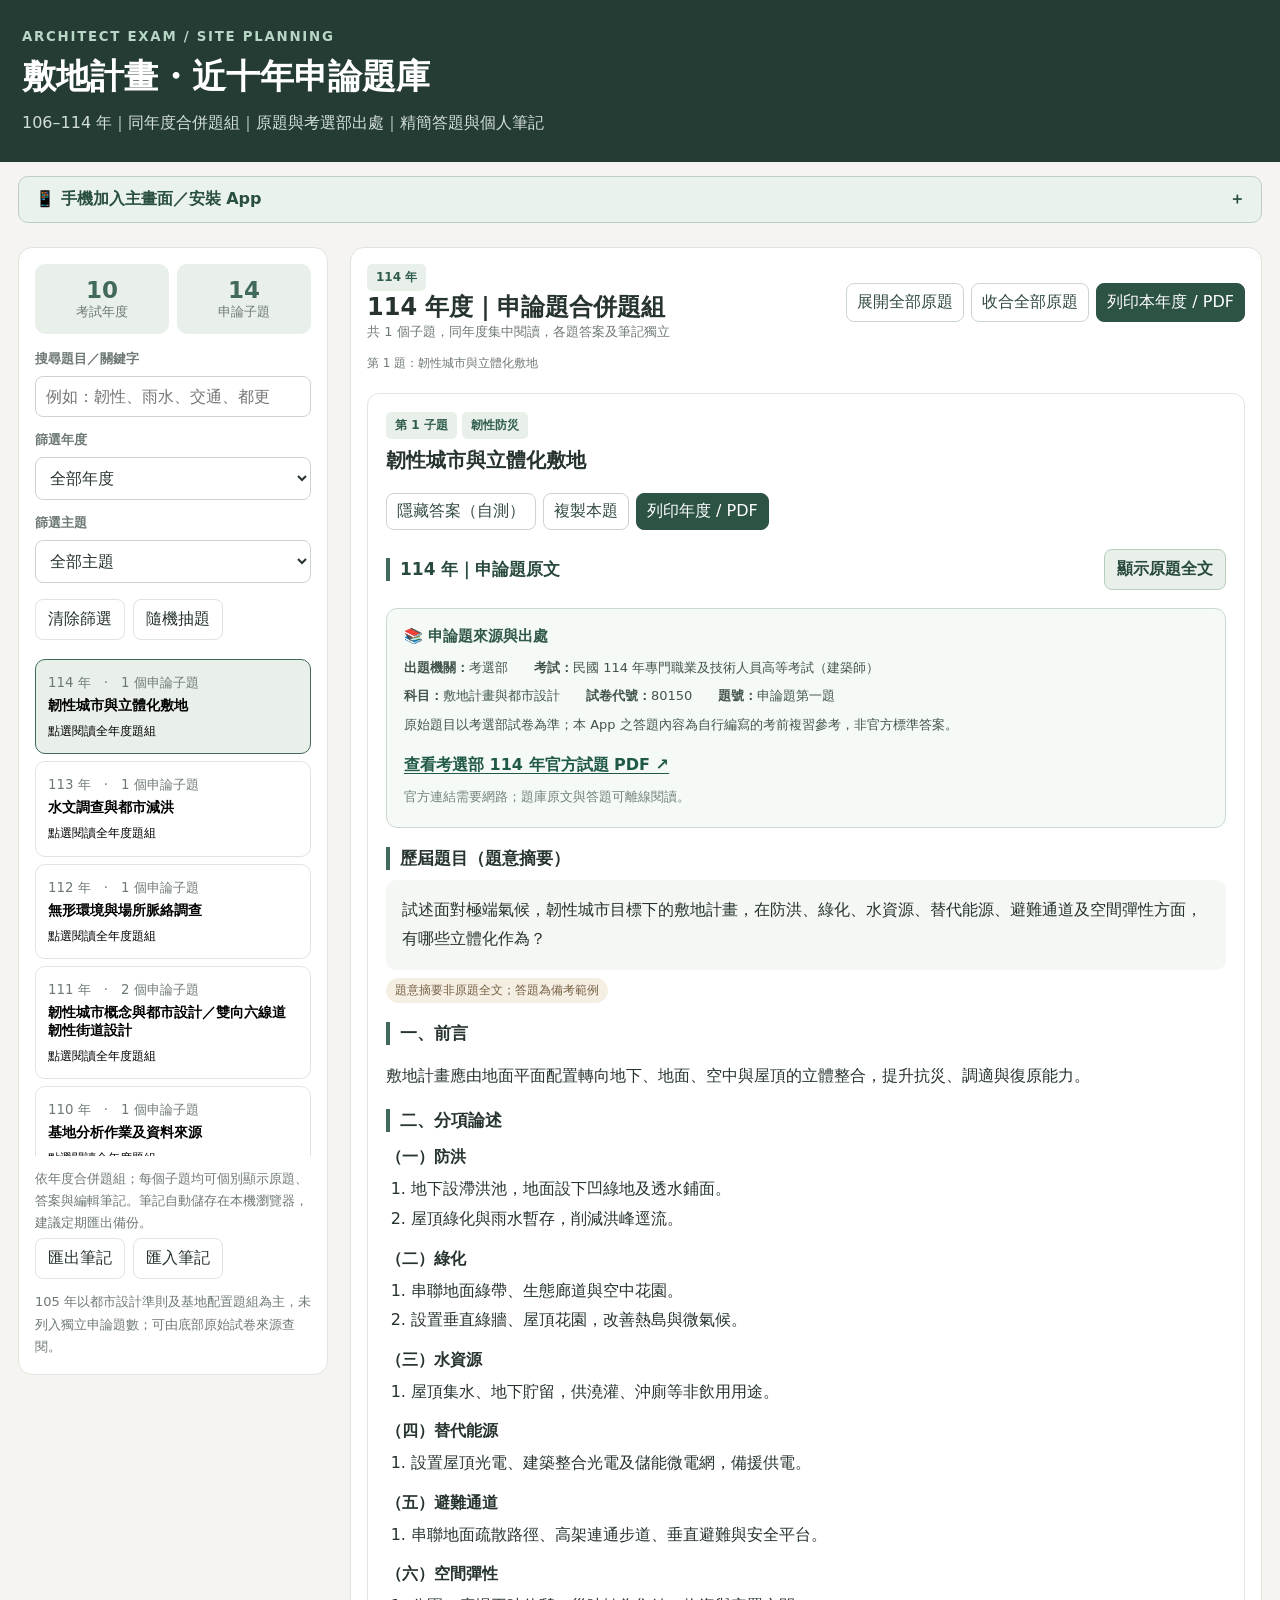
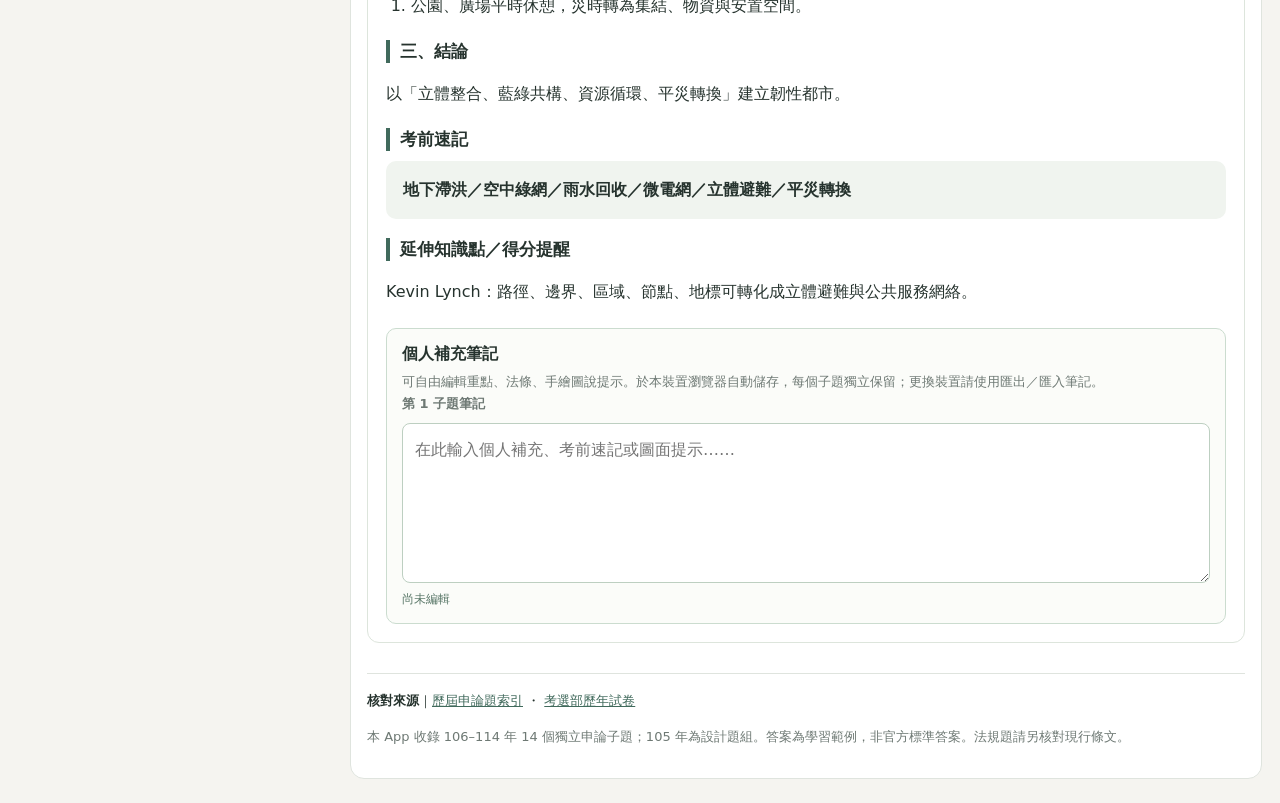
==== index.html @ 4d52ad3a "Add site-planning exam PWA with source citations and personal notes" ====
<!DOCTYPE html><html lang="zh-Hant"><head><meta charset="utf-8"><meta name="viewport" content="width=device-width,initial-scale=1"><title>敷地計畫｜近十年申論題庫</title><style>
:root{--bg:#f5f4f0;--ink:#26332e;--muted:#6e7974;--line:#dfe4de;--accent:#416a5c;--soft:#e9f0ea;--paper:#fff}*{box-sizing:border-box}body{margin:0;background:var(--bg);font-family:system-ui,-apple-system,'Noto Sans TC','Microsoft JhengHei',sans-serif;color:var(--ink)}header{padding:26px max(22px,calc((100vw - 1280px)/2));background:#253c34;color:#fff}header small{color:#b8d6c6;font-weight:700;letter-spacing:.13em}h1{font-size:clamp(24px,3vw,34px);margin:9px 0}header p{color:#d3e0d9;margin:0;line-height:1.7}.layout{max-width:1280px;margin:auto;padding:24px 18px;display:grid;grid-template-columns:310px minmax(0,1fr);gap:22px}.side,.main{min-width:0}.panel{background:#fff;border:1px solid var(--line);border-radius:14px;padding:16px}.sticky{position:sticky;top:12px}.stats{display:flex;gap:8px;margin-bottom:14px}.stat{flex:1;background:var(--soft);border-radius:10px;padding:13px;text-align:center}.stat b{font-size:23px;color:var(--accent)}.stat small{display:block;color:var(--muted)}input,select,button{font:inherit}input,select{width:100%;border:1px solid #cbd5cd;padding:10px;border-radius:8px;background:#fff;color:var(--ink);margin:8px 0 12px}label{font-size:13px;font-weight:700;color:var(--muted)}button{cursor:pointer}button:focus-visible,a:focus-visible{outline:3px solid #a3c8b9;outline-offset:2px}.filterActions{display:flex;gap:8px;margin:4px 0 12px}.filterActions button,.btn{border:1px solid var(--line);background:#fff;border-radius:8px;padding:9px 12px;color:var(--ink)}.items{max-height:56vh;overflow:auto}.item{display:block;text-align:left;width:100%;border:1px solid var(--line);border-radius:10px;background:#fff;margin:7px 0;padding:12px}.item.active{border-color:var(--accent);background:var(--soft)}.item b{display:block;font-size:14px;margin:5px 0}.item small{color:var(--muted)}.muted{color:var(--muted)}.topline{display:flex;align-items:flex-start;justify-content:space-between;gap:14px;flex-wrap:wrap}.chip{display:inline-block;background:var(--soft);padding:5px 9px;border-radius:5px;color:#315d4f;font-size:12px;font-weight:700}.title{font-size:clamp(23px,3vw,31px);margin:10px 0}.meta{color:var(--muted);font-size:13px}.actions{display:flex;flex-wrap:wrap;gap:7px}.actions button{border:1px solid #ccd7d0;border-radius:8px;background:#fff;color:#324b40;padding:8px 10px}.actions .primary{background:#2d5345;color:#fff;border-color:#2d5345}.block{margin-top:22px}.block h3{font-size:17px;margin:0 0 10px;padding-left:10px;border-left:4px solid var(--accent)}.block p,.block li{line-height:1.85}.block ol{margin:6px 0 15px;padding-left:25px}.subhead{font-weight:700;margin-top:15px}.question{padding:16px;background:#f5f7f4;border-radius:10px;line-height:1.8}.memo{padding:15px 17px;background:#f0f4ef;border-radius:10px;line-height:1.75}.source{border-top:1px solid var(--line);margin-top:25px;padding-top:16px;font-size:13px;line-height:1.75}.source a{color:var(--accent)}.hidden{display:none!important}.empty{padding:20px;color:var(--muted)}.hint{font-size:13px;color:var(--muted);line-height:1.7;margin-top:12px}.pill{display:inline-block;border-radius:20px;background:#f4eee3;color:#766042;font-size:12px;padding:4px 9px;margin-top:8px}@media(max-width:800px){.layout{grid-template-columns:1fr;padding:14px}.sticky{position:static}.items{display:flex;overflow:auto;max-height:none;gap:8px}.item{flex:0 0 170px}.panel{padding:14px}}@media print{header,.side,.actions,.source,.no-print{display:none!important}body{background:#fff}.layout{display:block;margin:0;padding:0}.panel{border:0;padding:0}.block{break-inside:avoid}.title{font-size:22px}}
.exam-full{white-space:pre-line;line-height:1.95;padding:17px 19px;background:#fafbf8;border:1px solid #dce6dd;border-left:4px solid #416a5c;border-radius:9px;font-size:15px}.original-question{margin-top:16px}.original-question h3{color:#284a3c;margin:0}.original-head{display:flex;justify-content:space-between;align-items:center;gap:14px;flex-wrap:wrap}.original-head button{background:#e9f0ea;border:1px solid #b6cebd;font-weight:750;color:#284a3c}.original-head button:hover{background:#d8e9dc}.official-link a{color:#275b4b;font-weight:700;text-decoration:underline;text-underline-offset:3px}.original-question .question{line-height:1.9}@media print{.exam-full{background:#fff!important;border:1px solid #bbb!important}.official-link{font-size:11px}}

.year-card{border-bottom:1px solid var(--line);padding-bottom:23px;margin-bottom:22px}.year-card:last-of-type{border-bottom:0}.year-heading{display:flex;align-items:center;justify-content:space-between;gap:10px;flex-wrap:wrap;margin-bottom:12px}.year-heading h2{font-size:24px;margin:0}.year-count{color:var(--muted);font-size:13px}.subquestion{margin:18px 0 30px;padding:18px;border:1px solid #dde5dc;border-radius:12px;background:#fff;scroll-margin-top:20px}.subquestion+.subquestion{border-top:3px solid #c9d9cc}.subquestion h3.question-title{font-size:20px;line-height:1.4;margin:7px 0}.subquestion .block{margin-top:19px}.note-editor{margin-top:22px;border:1px solid #cbdccf;border-radius:10px;padding:15px;background:#fbfcf9}.note-editor h3{font-size:16px;margin:0 0 6px}.note-editor textarea{width:100%;min-height:160px;resize:vertical;margin:10px 0 4px;padding:12px;border:1px solid #bdcfc1;border-radius:8px;background:#fff;color:var(--ink);font:inherit;line-height:1.75}.note-editor textarea:focus-visible{outline:2px solid #72a18c}.note-status{font-size:12px;color:#597768}.mini-topics{color:var(--muted);font-size:12px;line-height:1.8}.item .year-list{font-weight:400;font-size:12px;line-height:1.6}.sub-actions{margin:12px 0}.sub-actions button{border:1px solid #cbd5cd;background:#fff;border-radius:8px;padding:7px 10px}.sub-actions .primary{background:#2d5345;color:#fff}.print-heading{display:none}@media print{.subquestion{border:0;border-bottom:1px solid #aaa;break-inside:auto;padding:0 0 16px;margin:20px 0}.note-editor textarea{border:1px solid #aaa;min-height:80px}.note-editor{break-inside:avoid}.print-heading{display:block}.original-question .hidden,#answer.hidden{display:block!important}}
</style><meta name="viewport" content="width=device-width, initial-scale=1, viewport-fit=cover"><meta name="theme-color" content="#253c34"><meta name="description" content="建築師敷地計畫與都市設計歷屆申論題，考場答題、題目來源及個人筆記。"><link rel="manifest" href="./manifest.webmanifest"><link rel="icon" type="image/png" sizes="192x192" href="./icon-192.png"><link rel="apple-touch-icon" href="./apple-touch-icon.png"><meta name="apple-mobile-web-app-capable" content="yes"><meta name="apple-mobile-web-app-status-bar-style" content="default"><meta name="apple-mobile-web-app-title" content="敷地計畫題庫"><style>
.source-per-question{border:1px solid #cbdad1;background:#f5faf6;border-radius:11px;padding:14px 17px;margin:18px 0;line-height:1.8}.source-title{font-size:15px;font-weight:800;color:#315949;margin-bottom:6px}.source-meta{font-size:13px;color:#43544d;margin:5px 0}.source-official{display:inline-block;margin:10px 0 0;color:#215947;text-underline-offset:3px;font-weight:750}.offline-note{color:#718279}.install-guide{max-width:1280px;margin:14px auto 0;padding:0 18px}.install-guide>button{display:flex;justify-content:space-between;width:100%;background:#eaf2ed;color:#294f40;border:1px solid #bbd0c1;border-radius:10px;padding:12px 16px;text-align:left;font-weight:750}.install-guide>div{background:#fff;border:1px solid #cddfd1;border-top:0;border-radius:0 0 10px 10px;padding:12px 16px;line-height:1.8}.install-guide p{margin:6px 0}.install-guide .small{color:#738078;font-size:13px}@media(max-width:800px){header{padding:22px 16px}.install-guide{padding:0 14px}input,button,select,textarea{font-size:16px}.note-editor textarea{min-height:190px}}@media print{.install-guide{display:none}.source-per-question{break-inside:avoid}}
</style></head><body><header><small>ARCHITECT EXAM / SITE PLANNING</small><h1>敷地計畫・近十年申論題庫</h1><p>106–114 年｜同年度合併題組｜原題與考選部出處｜精簡答題與個人筆記</p></header><section class="install-guide no-print"><button id="installGuideToggle" type="button" aria-expanded="false">📱 手機加入主畫面／安裝 App <span>＋</span></button><div id="installGuidePanel" hidden><p><b>iPhone：</b>Safari 開啟本網站 →「分享」→「加入主畫面」→「加入」。</p><p><b>Android：</b>Chrome 開啟本網站 →「⋮」→「安裝應用程式」或「加入主畫面」。</p><p class="small">安裝後可離線閱讀已快取的題庫。筆記僅儲存在使用者裝置，不會傳送到 GitHub。</p><button id="installNative" type="button" class="btn" hidden>安裝應用程式</button></div></section><div class="layout"><aside class="side"><div class="panel sticky"><div class="stats"><div class="stat"><b>10</b><small>考試年度</small></div><div class="stat"><b>14</b><small>申論子題</small></div></div><label for="search">搜尋題目／關鍵字</label><input id="search" type="search" placeholder="例如：韌性、雨水、交通、都更"><label for="year">篩選年度</label><select id="year"><option value="all">全部年度</option></select><label for="topic">篩選主題</label><select id="topic"><option value="all">全部主題</option></select><div class="filterActions"><button id="reset">清除篩選</button><button id="random">隨機抽題</button></div><div id="items" class="items"></div><div class="hint">依年度合併題組；每個子題均可個別顯示原題、答案與編輯筆記。筆記自動儲存在本機瀏覽器，建議定期匯出備份。</div><div class="filterActions"><button id="exportNotes">匯出筆記</button><button id="importNotes">匯入筆記</button><input type="file" id="notesFile" accept="application/json,.json" style="display:none"></div><div class="hint">105 年以都市設計準則及基地配置題組為主，未列入獨立申論題數；可由底部原始試卷來源查閱。</div></div></aside><main class="main"><div class="panel" id="detail"></div></main></div><script>
const DATA=[{"id": "114-1", "year": 114, "title": "韌性城市與立體化敷地", "topic": "韌性防災", "question": "試述面對極端氣候，韌性城市目標下的敷地計畫，在防洪、綠化、水資源、替代能源、避難通道及空間彈性方面，有哪些立體化作為？", "intro": "敷地計畫應由地面平面配置轉向地下、地面、空中與屋頂的立體整合，提升抗災、調適與復原能力。", "sections": [{"title": "防洪", "items": ["地下設滯洪池，地面設下凹綠地及透水鋪面。", "屋頂綠化與雨水暫存，削減洪峰逕流。"]}, {"title": "綠化", "items": ["串聯地面綠帶、生態廊道與空中花園。", "設置垂直綠牆、屋頂花園，改善熱島與微氣候。"]}, {"title": "水資源", "items": ["屋頂集水、地下貯留，供澆灌、沖廁等非飲用用途。"]}, {"title": "替代能源", "items": ["設置屋頂光電、建築整合光電及儲能微電網，備援供電。"]}, {"title": "避難通道", "items": ["串聯地面疏散路徑、高架連通步道、垂直避難與安全平台。"]}, {"title": "空間彈性", "items": ["公園、廣場平時休憩，災時轉為集結、物資與安置空間。"]}], "conclusion": "以「立體整合、藍綠共構、資源循環、平災轉換」建立韌性都市。", "keywords": "地下滯洪／空中綠網／雨水回收／微電網／立體避難／平災轉換", "notes": "Kevin Lynch：路徑、邊界、區域、節點、地標可轉化成立體避難與公共服務網絡。"}, {"id": "113-1", "year": 113, "title": "水文調查與都市減洪", "topic": "水文防洪", "question": "敷地計畫應做哪些基地水文調查？當都市排水系統無法即時擴充時，都市設計及敷地計畫分別有哪些減緩水患的方案？", "intro": "極端降雨使排水系統面臨超量負荷，應由快速排水轉向源頭減量、分散滯洪、逕流分擔。", "sections": [{"title": "基地水文調查", "items": ["降雨強度、頻率、延時及歷史極端雨量。", "地形高程、坡度、集水區及地表逕流路徑。", "河川水系、淹水紀錄與排水出口水位。", "地下水位、土壤滲透係數與土地不透水率。", "既有雨水下水道容量、排水瓶頸與下游承受能力。"]}, {"title": "都市設計層面", "items": ["以土地使用管制保留滯洪與蓄水空間。", "串聯河川、公園、濕地及綠帶形成藍綠網絡。", "規劃防洪公園、下凹廣場、道路植生滯留與逕流分擔。"]}, {"title": "敷地計畫層面", "items": ["設置透水鋪面、雨水花園、綠屋頂與地下滯洪池。", "透過雨水回收、出流管制與基地保水降低尖峰排放。", "抬高重要出入口與機電設備，設防水閘門防止倒灌。"]}], "conclusion": "透過流域整合、都市滯洪與基地保水，提升都市防洪韌性。", "keywords": "雨量／地形／水系／地下水／排水容量；藍綠網絡／LID／出流管制", "notes": "區分「都市設計＝區域公共系統」與「敷地計畫＝單一基地設施」。出流管制與逕流分擔並非同義。"}, {"id": "112-1", "year": 112, "title": "無形環境與場所脈絡調查", "topic": "基地調查", "question": "面對具有歷史、社會、文化與記憶特色的基地，應調查哪些項目？採用哪些分析方法？由哪些管道取得資訊？", "intro": "基地分析除量化自然環境資料外，尚應納入地方記憶與社會文化等非量化涵構，才能形成具場所精神的設計。", "sections": [{"title": "調查項目", "items": ["歷史沿革、古蹟遺址、舊街廓與文化地景。", "地方產業、生活習俗、宗教節慶及集體記憶。", "社群網絡、居民活動、空間認同及地方故事。"]}, {"title": "分析方法", "items": ["歷史地圖疊圖，辨識都市紋理與空間變遷。", "實地踏查、行為觀察、認知地圖與活動時段分析。", "訪談居民、利害關係人，歸納場所價值。"]}, {"title": "資料來源", "items": ["地方志、文獻、老照片及歷史航照。", "文化資產資料庫、都市計畫書圖、地籍與政府檔案。", "地方文史工作者、耆老訪談及社區參與。"]}], "conclusion": "以質性、量化資料交互驗證，將地方記憶轉化為公共空間與建築設計策略。", "keywords": "歷史／文化／記憶；疊圖／訪談／行為觀察；文獻／居民／政府圖資", "notes": "對應「調查項目—分析方法—資訊來源」三欄作答。勿只寫氣候、坡度等一般基地條件。"}, {"id": "111-1", "year": 111, "title": "韌性城市概念與都市設計", "topic": "韌性防災", "question": "說明對「韌性城市」的認知，以及都市設計層面的關鍵思考要素。", "intro": "韌性城市指都市面對災害或衝擊時具備抵抗、吸收、適應與快速恢復基本功能的能力。", "sections": [{"title": "防災調適", "items": ["依災害潛勢調整土地利用，保留河川行水與滯洪空間。", "建構藍綠網絡、透水開放空間與氣候調適設施。"]}, {"title": "系統備援", "items": ["避難道路、緊急交通及公共設施具有替代路徑。", "水、電、通訊及醫療服務採分散與備援設計。"]}, {"title": "社會韌性", "items": ["社區避難據點結合日常公共生活。", "強化高齡、兒童及行動不便者之可近性與互助機制。"]}, {"title": "彈性復原", "items": ["公共空間平災多目標使用，重要設施易於修復與重啟。"]}], "conclusion": "都市設計應整合環境、設施與社會網絡，使城市從單一抗災轉向全面調適。", "keywords": "抵抗／吸收／適應／復原；藍綠網絡／備援／平災轉換", "notes": "注意韌性不只是防洪，還包括熱浪、能源、交通、社區治理及弱勢可及性。"}, {"id": "111-2", "year": 111, "title": "雙向六線道韌性街道設計", "topic": "交通街道", "question": "依臺灣本土氣候，設計新開發都市環境的雙向六線道主要道路，導入城市韌性與友善使用者的概念，並以圖文說明。", "intro": "主要道路除交通運輸外，亦承擔綠帶、防洪、步行及緊急救援等公共服務，應落實完整街道。", "sections": [{"title": "斷面配置", "items": ["雙向六車道兼顧公車停靠、路口轉向與救災通行。", "配置連續人行道、無障礙通路及安全自行車空間。"]}, {"title": "氣候調適", "items": ["道路兩側植栽遮蔭、透水鋪面與雨水花園。", "植生滯留帶及道路側溝共同分擔暴雨逕流。"]}, {"title": "交通安全", "items": ["人車分流、庇護島、縮短穿越距離、減速設計。", "無障礙路口與清晰導引提升各年齡使用安全。"]}, {"title": "防災備援", "items": ["保留緊急車輛動線與地下管線維修空間。", "避免樹根、管線、排水與無障礙設施互相衝突。"]}], "conclusion": "以人本、綠色、可達與防災兼具之完整街道，提升都市公共空間品質。", "keywords": "完整街道／遮蔭／雨水花園／庇護島／無障礙／救災通行", "notes": "考場搭配道路橫斷面；車道及人行空間寬度應依題示條件與適用規範配置，勿硬背單一固定斷面。"}, {"id": "110-1", "year": 110, "title": "基地分析作業及資料來源", "topic": "基地調查", "question": "列舉敷地計畫程序中的基地分析作業項目及各項資料取得方式或來源，並舉例如何由分析轉化為設計。", "intro": "敷地計畫應先調查自然、人文、交通、法規與設施條件，再將基地限制及潛力轉化為設計策略。", "sections": [{"title": "自然環境", "items": ["地形坡度、地質土壤：地形測量、地質鑽探。", "日照風向、降雨水文：氣象資料、現地觀測。", "植栽生態、景觀：樹籍調查、生態踏查。"]}, {"title": "人為環境", "items": ["都市計畫與建築法規：計畫書圖、主管機關資料。", "交通運輸與人流：交通調查、現地計數。", "歷史文化及鄰里活動：文獻、訪談、行為觀察。"]}, {"title": "基礎設施與風險", "items": ["排水、供水、供電、管線與公共設施：機關圖資、現勘。", "淹水、坡災、噪音：災害潛勢圖及現地量測。"]}, {"title": "設計轉化", "items": ["例如西曬面設遮陽、迎風面留通風廊道。", "例如保留老樹為公共節點，低窪地設滯洪綠地。"]}], "conclusion": "以「調查→分析→綜合判讀→設計回應」建立可追溯的基地配置邏輯。", "keywords": "地形／氣候／水文／交通／法規／管線；調查→設計", "notes": "題目要求個人經驗，考試可補一個實際操作過的基地案例，勿虛構自稱經驗。"}, {"id": "109-1", "year": 109, "title": "都市更新條例及空間影響", "topic": "都市更新", "question": "說明都市更新條例的立法意旨、重要內容，以及敷地計畫與都市設計應注意的重點和環境影響。", "intro": "都市更新著重老舊街區再生、土地合理利用、公共安全與居住環境改善，應以街廓整體觀點檢討。", "sections": [{"title": "立法目的與制度", "items": ["改善建築及公共安全、提升公共設施與環境品質。", "依都市更新相關制度辦理劃定、事業計畫、權利安排及實施。"]}, {"title": "都市設計重點", "items": ["整合街廓土地利用、交通、步行與開放空間。", "評估日照、風廊、天際線、停車、消防救災及鄰里衝擊。"]}, {"title": "環境與社會影響", "items": ["改善基盤及街區機能，但應防止量體過度集中。", "重視居民參與、安置、公平分配與地方文化保存。"]}], "conclusion": "都市更新不僅是建築改建，亦需兼顧公共利益、都市紋理及社會公平。", "keywords": "街廓整合／公共利益／權利安排／交通開放空間／居民參與", "notes": "考題所提修法日期屬出題當年背景；實務法條應另核對現行版本。"}, {"id": "109-2", "year": 109, "title": "危老重建條例及空間影響", "topic": "都市更新", "question": "說明危老重建條例立法意旨、主要內容，以及敷地計畫與都市設計上須注意的重點和環境影響。", "intro": "危老重建以加速危險與老舊建築改善為核心，重視建築安全與重建效率。", "sections": [{"title": "制度目的", "items": ["針對符合資格之危險及老舊建築推動重建，改善耐震與居住安全。", "透過重建計畫及相關獎勵誘因提高更新可行性。"]}, {"title": "基地規劃", "items": ["檢討臨路、消防救災、無障礙出入及施工影響。", "配置採光通風、停車與綠化，提高基地環境品質。"]}, {"title": "街區影響", "items": ["個別基地重建需兼顧鄰棟日照、街道界面及都市景觀。", "避免各基地零碎更新造成公共設施與街區整合不足。"]}], "conclusion": "危老重建應在加速建築安全提升的同時，兼顧基地與鄰里整體品質。", "keywords": "危險老舊／耐震安全／重建計畫／個別基地／鄰里衝擊", "notes": "危老適用條件、獎勵、程序與期限可能修正，勿將舊考題敘述視為現行法。"}, {"id": "109-3", "year": 109, "title": "都市更新與危老重建比較", "topic": "都市更新", "question": "比較都市更新條例與都市危險及老舊建築物加速重建條例的相同點與差異。", "intro": "兩制度均以改善老舊建築及居住安全為方向，但治理尺度、適用條件與推動方式不同。", "sections": [{"title": "共同點", "items": ["改善建築安全、促進老舊建物重建，可能設有獎勵措施。", "均需遵守建築、消防、都市計畫等適用規範。"]}, {"title": "都市更新特性", "items": ["可由街廓及都市再生角度整合土地、公共設施、權利與環境改善。", "制度涉及更新單元、都市更新事業及相關權利處理程序。"]}, {"title": "危老重建特性", "items": ["主要針對符合規定之危險或老舊建築，促進較快速重建。", "一般以個別基地重建為主，對整體街廓改善能力相對有限。"]}], "conclusion": "應依基地規模、產權整合、公共利益及法定條件選擇適當制度。", "keywords": "都更＝整體街廓；危老＝個別基地；共同＝安全重建", "notes": "比較時補充不同意比例、權利變換與容積獎勵條件，須以當時適用法令為準。"}, {"id": "108-1", "year": 108, "title": "鐵路高架化與車站公共空間", "topic": "交通街道", "question": "依 Kevin Lynch 敷地計畫的動態空間觀與都市公共性，分析鐵路高架化後前後站的新可能與限制，提出站前廣場新空間構想。", "intro": "鐵路高架化可解除地面交通阻隔，亦可能產生橋下陰暗、噪音與人流重組等課題，應以公共性重塑站區。", "sections": [{"title": "機會與限制", "items": ["拆除平交道阻隔，縫合前後站街區與慢行網絡。", "橋下空間可成綠廊、活動場所，但須處理噪音、採光與安全。"]}, {"title": "交通轉乘", "items": ["整合鐵路、公車、步行、自行車與接送系統。", "站前廣場人車分流，保留清晰步行主軸及無障礙轉乘。"]}, {"title": "公共空間", "items": ["以廣場、線性公園、商業活動與社區服務激活橋下空間。", "導入遮蔭、透水、雨水管理及夜間照明。"]}, {"title": "分期與治理", "items": ["評估施工轉換期動線、周邊產業與舊站歷史記憶。", "建立跨機關整合與分期使用機制。"]}], "conclusion": "從車站單體設計轉為都市縫合與公共空間重構，實現「設計都市而非僅設計建築」。", "keywords": "前後站縫合／TOD／人車分流／橋下活化／公共性", "notes": "建議畫「高架前／高架後」兩張對比分析圖，加一張站前人流與開放空間構想圖。"}, {"id": "107-1", "year": 107, "title": "都市廣場類型與形成變遷", "topic": "公共空間", "question": "說明都市或城鄉廣場定義及種類，並以臺灣一處廣場為例，說明形成、變遷、周邊互動、活動與空間型態。", "intro": "廣場為開放、可停留與交流的公共空間，是都市活動與集體記憶的重要節點。", "sections": [{"title": "定義與類型", "items": ["按功能分：市民、交通、商業、文化、宗教及紀念廣場。", "按型態分：街角、街廓內、建築前埕及交通節點廣場。"]}, {"title": "形成與變遷", "items": ["從土地使用、道路開闢、歷史事件及建築發展說明形成原因。", "比較不同时期活動與空間功能的轉變。"]}, {"title": "場域關係", "items": ["分析周邊建築界面、出入口、人流、視線及活動時段。", "辨識廣場的核心、邊界、開口、遮蔭與停留設施。"]}], "conclusion": "廣場品質應由公共性、可達性、使用彈性與地方認同綜合判斷。", "keywords": "類型／歷史變遷／周邊界面／活動時間／視線", "notes": "題目指定自行舉例：宜選自己熟悉且可畫出平面關係的臺灣廣場。"}, {"id": "107-2", "year": 107, "title": "廣場配置剖面與成功條件", "topic": "公共空間", "question": "就前題選定廣場繪製配置與剖面示意，表達空間構成、型態與尺度，並說明成功因素及未來期待。", "intro": "公共廣場設計應回應人的活動與感知尺度，透過平剖面綜合呈現場所品質。", "sections": [{"title": "平面配置", "items": ["標出建築界面、主要出入口、步行動線及活動分區。", "配置植栽遮蔭、座椅、無障礙通道與活動留白。"]}, {"title": "剖面尺度", "items": ["表達建築與廣場高寬比例、遮蔭、視線及高差處理。", "說明人尺度、停留感與邊界的開放程度。"]}, {"title": "成功條件", "items": ["可達、安全、舒適、具辨識性且可支援多樣活動。", "兼顧維護管理、夜間使用及不同族群可及性。"]}, {"title": "改善方向", "items": ["增加遮蔭、透水、彈性活動及行人優先空間。"]}], "conclusion": "以平剖面呼應日常活動、場所精神與公共空間可持續經營。", "keywords": "配置／剖面／尺度／遮蔭／公共性／管理", "notes": "此題為圖文申論，實際作答須畫平面及剖面，單用文字不足。"}, {"id": "106-1", "year": 106, "title": "都市微氣候與改善對策", "topic": "微氣候", "question": "說明都市微氣候形成原因、忽略資料分析的環境負面影響，以及都市設計改善對策。", "intro": "都市量體、鋪面、交通排熱及自然條件交互作用，形成日照、風、溫濕度的局部微氣候。", "sections": [{"title": "形成原因", "items": ["建築密度與街谷比例、風向阻擋及通風不良。", "硬鋪面蓄熱、植栽不足、交通及空調廢熱。"]}, {"title": "負面影響", "items": ["熱島與人體熱不適、能源消耗增加。", "污染累積、日照遮蔽、強風亂流及戶外活動品質降低。"]}, {"title": "都市設計對策", "items": ["保留通風廊道，控制量體排列與建築退縮。", "增加喬木遮蔭、立體綠化與高反射或透水鋪面。", "適度設計街道高寬比、開放空間、水綠設施與遮陽。"]}], "conclusion": "應以現地量測與模擬回饋都市配置，達到舒適、節能及氣候調適。", "keywords": "街谷／熱島／風廊／遮蔭／透水／排熱", "notes": "可畫街道剖面比較日照遮蔭、通風廊道與綠化效果。"}, {"id": "106-2", "year": 106, "title": "歷史文化都市空間保存", "topic": "文化保存", "question": "說明如何透過都市設計保存具歷史文化價值的空間形式及舊有都市記憶。", "intro": "歷史都市之保存應兼顧物質環境、生活文化與場所記憶，避免只留單棟建築而失去整體脈絡。", "sections": [{"title": "文化資源盤點", "items": ["調查古蹟、歷史建築、街廓紋理、道路尺度與文化地景。", "保存傳統產業、廟埕活動與集體記憶。"]}, {"title": "空間保存策略", "items": ["訂定都市設計準則，控制量體、高度、立面與視覺廊道。", "維持舊街巷尺度、歷史軸線及重要地標節點。"]}, {"title": "活化與參與", "items": ["採適應性再利用，導入文化展演、社區服務與地方產業。", "結合居民參與、維護管理與分期更新。"]}], "conclusion": "透過「保存＋活化＋參與」保留城市識別與歷史連續性。", "keywords": "歷史紋理／視覺廊道／場所記憶／適應性再利用／居民參與", "notes": "文化資產法定保存與一般都市設計引導的制度不同，答題可分層說明。"}];
const sources={index:'https://architectroad.com/past-papers/site-planning/',essays:'https://www.shuati.tw/topics/professional_senior_essay/%5B%E5%BB%BA%E7%AF%89%E5%B8%AB%5D%20%E6%95%B7%E5%9C%B0%E8%A8%88%E7%95%AB%E8%88%87%E9%83%BD%E5%B8%82%E8%A8%AD%E8%A8%88/%E9%83%BD%E5%B8%82%E8%A8%AD%E8%A8%88%E8%88%87%E6%95%B7%E5%9C%B0%E8%A8%88%E7%95%AB'};
const $=id=>document.getElementById(id);const esc=s=>String(s).replace(/[&<>"']/g,c=>({'&':'&amp;','<':'&lt;','>':'&gt;','"':'&quot;',"'":'&#39;'}[c]));
let selectedYear=114;const showAnswers={};const showOriginals={};const NOTE_KEY='site-planning-notes-v1';let noteStore={};
try{const x=JSON.parse(localStorage.getItem(NOTE_KEY)||'{}');if(x&&typeof x==='object'&&!Array.isArray(x))noteStore=x}catch(e){}
for(let y=114;y>=105;y--) $('year').insertAdjacentHTML('beforeend',`<option value="${y}">${y} 年</option>`);
[...new Set(DATA.map(a=>a.topic))].sort().forEach(x=>$('topic').insertAdjacentHTML('beforeend',`<option>${esc(x)}</option>`));
function filtered(){let q=$('search').value.trim().toLowerCase();return DATA.filter(x=>($('year').value==='all'||String(x.year)===$('year').value)&&($('topic').value==='all'||x.topic===$('topic').value)&&(!q||[x.year,x.title,x.topic,x.question,x.keywords,x.notes,originalText(x)].join(' ').toLowerCase().includes(q)))}
function renderList(){const matched=filtered(),years=[...new Set(matched.map(x=>x.year))].sort((a,b)=>b-a);$('items').innerHTML=years.length?years.map(y=>{const group=DATA.filter(x=>x.year===y),hits=matched.filter(x=>x.year===y);return `<button class="item ${selectedYear===y?'active':''}" data-year="${y}"><small>${y} 年　·　${group.length} 個申論子題</small><b>${esc(group.map(x=>x.title).join('／'))}</b><span class="year-list">${hits.length!==group.length?`符合篩選 ${hits.length} 題 · `:''}點選閱讀全年度題組</span></button>`}).join(''):'<div class="empty">無符合題目。105 年主要為設計題組，未收錄獨立申論題。</div>';if(years.length&&!years.includes(selectedYear))selectedYear=years[0];document.querySelectorAll('[data-year]').forEach(b=>b.onclick=()=>{selectedYear=Number(b.dataset.year);render()});renderDetail()}
const EXAM_ORIGINAL_BY_ID={
 "112-1": "進行基地分析時，首先都會針對該基地的相關因素進行分析，例如對於氣候、地質與土壤、水文、植物、動物、土地使用、交通、噪音、景觀調查、環境污染、土地適宜性等項目的調查與分析。這些項目均為了解基地現況與特性的重要且基本的項目，而且相關的調查分析結果，均可以量化的數據來呈現，獲得科學且客觀的資訊。\n\n相對地，由於一塊基地尚有許多非屬視覺的或非屬可被量化的因素，特別是位處於擁有長久歷史之都市內的基地，或曾經發生過重要事件的基地等。這些基地都擁有許多社會、歷史、文化、記憶或其他相關因素的特色，可作為進行都市設計或建築設計時的重要依據，也因此進行基地分析時如何了解並發掘出這些特色，應是非常重要的工作。\n\n請詳述面對這類型的基地時，基地調查與分析的項目、分析的方法及可從那些管道獲得相關資訊等課題。",
 "111-1": "人類居住環境的惡化與其改善對策的思考，一直為全球持續性關注的焦點議題。近年來，我們也見證了不少由於氣候變遷與環境大幅變動，所誘發或加劇影響的災害事件，驗證了極端氣候對於人類居住環境所造成之衝擊，無論頻率或強度，正日趨加重。\n\n（一）請陳述你對於「韌性城市」此概念之認知，並提出於都市設計層面上，其關鍵的思考要素。",
 "111-2": "人類居住環境的惡化與其改善對策的思考，一直為全球持續性關注的焦點議題。近年來，我們也見證了不少由於氣候變遷與環境大幅變動，所誘發或加劇影響的災害事件，驗證了極端氣候對於人類居住環境所造成之衝擊，無論頻率或強度，正日趨加重。\n\n（二）在作為都市最重要公共開放空間的街道，是承擔城市人員貨物流通的主要動脈，請針對本土氣候條件，位於新開發都市環境中，設計一條雙向六線道的主要道路，除須具備城市通道良好設計品質外，必須導入提昇城市韌性、友善使用者等構想，並請以圖文方式說明其概念。",
 "110-1": "不論在高密度居住的都市中，或者在遼闊的山野間，建築師都必須汲取環境所給予的條件，轉換成為建築物設計的養分。\n\n所以，當建築師面對一塊陌生的基地時，如何理解基地的各種面向，以作為進入建築設計前的準備，是非常重要的程序。請列舉出敷地計畫程序中的分析作業項目，並以你的過去工作經驗，儘可能地描述各項作業的資料取得方式或來源。\n\n除此之外，你可以用你曾經經手過的工作為例，使用各種圖文來說明，上述的分析項目，如何成功地引導出獨特且令人振奮的設計方向。",
 "109-1": "（一）民國87年11月11日公布「都市更新條例」，並於108年1月30日做最新修正，請說明該條例立法意旨、重要內容及在敷地計畫與都市設計上應注意之重點和對環境的影響。",
 "109-2": "（二）民國106年5月10日公布「都市危險及老舊建築物加速重建條例」，並於109年5月6日做最新修正，請說明該條例立法意旨、重要內容及在敷地計畫與都市設計上應注意之重點和對環境的影響。",
 "109-3": "（三）請說明上述二法令之間的相同性與差異性。\n\n【前題所述法令背景，補充供理解】\n（一）民國87年11月11日公布「都市更新條例」，並於108年1月30日做最新修正。\n（二）民國106年5月10日公布「都市危險及老舊建築物加速重建條例」，並於109年5月6日做最新修正。",
 "108-1": "傳統「敷地計畫」指向技術性處理與安排營造行為，以與基地所在的自然或人為環境建立適切關係。但凱文‧林區（Kevin Lynch）在其《敷地計畫第三版》（Site Planning, 3rd edition）一書，從許多敷地計畫的典型案例檢討分析中提出敷地計畫的工作還必須要針對引入新行為模式或置入一定規模空間量體後，對現況的使用者行為、環境後續效應等之分析，新的空間計畫（programming）也因此必須一併地被檢討與修正；亦即，林區提醒專業者不應把業主委託或預擬之空間計畫內容視為既定條件，只技術性地操作處理與既有環境的關係，反而是應該將業主預擬的空間計畫放回基地環境中仔細檢討，並由其中修正或更細緻地定義原先預擬的空間計畫。而1970年代後「都市設計」強調「設計都市，而不是設計建築物」的新思考角度，則是進一步在形式的美學之外另外拉開了都市開放空間「公共性」面向的檢討，並意圖連結到都市的再發展策略，從公共福祉的角度執行都市空間的改造。\n\n請就上述之思考角度，針對目前許多中型都市陸續將啟動的鐵路高架計畫中，最為關鍵的高架火車站與站前廣場改善計畫，假設擬參加縣市政府舉辦兩階段公開競圖「空間構想提案」的設計團隊，請就你曾經使用過的火車前後站環境的一般性特質做為基地條件，以圖示輔助文字說明的方式，說明如何分析火車站高架化處理後，對站前站後將帶來的新可能性與限制，並申論配合站體高架後之新空間構想所應考量的各個面向。",
 "107-1": "（一）說明你對都市或城鄉廣場的定義及種類？描繪一處臺灣都市或城鄉的廣場，說明其廣場空間形成的原因及變遷、廣場與周遭涵構的互動、不同時間活動與空間關係、空間型態與視野。",
 "107-2": "（二）繪製這個廣場的配置示意圖、剖面示意圖，表達空間構成、空間型態與尺度，並說明廣場成功的因素及未來的期待。\n\n【前題所指定的廣場，補充供理解】\n（一）說明你對都市或城鄉廣場的定義及種類？描繪一處臺灣都市或城鄉的廣場，說明其廣場空間形成的原因及變遷、廣場與周遭涵構的互動、不同時間活動與空間關係、空間型態與視野。",
 "106-1": "（一）請說明都市中「微氣候」形成之主要原因？在敷地與都市的規劃設計上，若忽視微氣候資料的蒐集與分析，對實質環境可能造成那些負面的影響？請就都市設計的層面，闡述降低負面影響的各項對策。",
 "106-2": "（二）一個具有歷史文化價值的都市需要被妥善的關注與保護，請說明如何透過都市設計的手法，來保存珍貴且具有文化內涵之空間形式及舊有都市記憶。"
};
const EXAM_ORIGINALS={
114:`隨著都市規劃和建築設計的發展，敷地計畫的向度逐漸從地面延伸到立體而多層次的規劃策略。諸多理論中構成人們對於都市空間的感知與認知，有 Kevin Lynch 解析之路徑、邊界、節點、地標、區域元素類型，這些元素不再僅止於地面層的體會；若將其立體化的設計手法應用在現代都市中，可以增強都市空間的整體體驗和功能性。

而現代都市面對極端氣候的挑戰，需要以韌性城市政策誘導在設計上及使用上共同提升居住環境的抗壓能力和適應能力。都市空間不僅需要以量化的公共設施對應人口集居生活的需要，更得進一步兼顧公共服務功能、生活體驗及防災能力。請試述面對極端氣候，韌性城市目標下的敷地計畫，在防洪、綠化、水資源、替代能源、避難通道、空間彈性方面，有那些立體化作為？`,
113:`隨著全球極端氣候的惡化，對都市城鄉地區也產生了諸多規模更為嚴峻的災害；極端氣候的受災範圍更為擴大，水患也最為居民所苦。其中降雨集中、排水不及、致生社區水災，對居民造成直接的生命財產損失。請問在建築開發進行敷地計畫時，應作那些基地環境的「水文調查」？並試問在都市排水系統未能規劃擴充，或系統改建耗費時日狀況之下，在都市設計及敷地計畫層面，分別有那些可行的方案，有助於減緩城鄉水患的風險？`
};
const EXAM_PDFS={114:'114180',113:'113190',112:'112190',111:'111180',110:'110180',109:'109180',108:'108180',107:'107180',106:'106180'};
function pdfLink(year){const code=EXAM_PDFS[year];return code?`https://wwwq.moex.gov.tw/exam/wHandExamQandA_File.ashx?c=801&code=${code}&q=1&s=0105&t=Q`:null}
function originalText(x){return EXAM_ORIGINAL_BY_ID[x.id] || EXAM_ORIGINALS[x.year] || '';}
function examFullBlock(x){const full=originalText(x);return `<section class="block original-question"><div class="original-head"><h3>${x.year} 年｜申論題原文</h3><button class="btn no-print" data-original="${x.id}" aria-expanded="${!!showOriginals[x.id]}">${showOriginals[x.id]?'隱藏原題':'顯示原題全文'}</button></div><div class="${showOriginals[x.id]?'':'hidden'}" data-original-body="${x.id}">${full?`<div class="exam-full">${esc(full)}</div><div class="pill">依歷屆試卷整理；相關小題可能附共同題幹</div>`:'<p>尚未收錄原題全文</p>'}</div></section>`}
function answerText(x){return `${x.year}年｜${x.title}\n原題全文：\n${originalText(x)}\n\n一、前言\n${x.intro}\n\n二、分項論述\n${x.sections.map((s,i)=>`（${i+1}）${s.title}\n${s.items.map((v,j)=>`${j+1}. ${v}`).join('\n')}`).join('\n\n')}\n\n三、結論\n${x.conclusion}\n\n考前速記：${x.keywords}\n延伸知識：${x.notes}\n個人筆記：${noteStore[x.id]||''}`.replaceAll('\\n','\n')}
const EXAM_SUBNUM={'109-1':'（一）','109-2':'（二）','109-3':'（三）','111-1':'（一）','111-2':'（二）','107-1':'（一）','107-2':'（二）','106-1':'（一）','106-2':'（二）'};
function examSourceBlock(x){const sub=EXAM_SUBNUM[x.id]||'';const official=pdfLink(x.year);return `<section class="source-per-question"><div class="source-title">📚 申論題來源與出處</div><div class="source-meta"><b>出題機關：</b>考選部　　<b>考試：</b>民國 ${x.year} 年專門職業及技術人員高等考試（建築師）</div><div class="source-meta"><b>科目：</b>敷地計畫與都市設計　　<b>試卷代號：</b>80150　　<b>題號：</b>申論題第一題${sub}</div><div class="source-meta">原始題目以考選部試卷為準；本 App 之答題內容為自行編寫的考前複習參考，非官方標準答案。</div><a href="${official}" target="_blank" rel="noopener noreferrer" class="source-official">查看考選部 ${x.year} 年官方試題 PDF ↗</a><div class="source-meta offline-note">官方連結需要網路；題庫原文與答題可離線閱讀。</div></section>`}
function renderQuestion(x,index){const section=x.sections.map((s,i)=>`<div class="subhead">（${['一','二','三','四','五','六','七','八'][i]}）${esc(s.title)}</div><ol>${s.items.map(v=>`<li>${esc(v)}</li>`).join('')}</ol>`).join('');const reveal=showAnswers[x.id]!==false;return `<article class="subquestion" id="q-${x.id}"><div class="topline"><div><span class="chip">第 ${index+1} 子題</span> <span class="chip">${esc(x.topic)}</span><h3 class="question-title">${esc(x.title)}</h3></div></div><div class="actions no-print sub-actions"><button data-answer="${x.id}">${reveal?'隱藏答案（自測）':'顯示答案'}</button><button data-copy="${x.id}">複製本題</button><button data-print="${x.id}" class="primary">列印年度 / PDF</button></div>${examFullBlock(x)}${examSourceBlock(x)}<div class="block"><h3>歷屆題目（題意摘要）</h3><div class="question">${esc(x.question)}</div><div class="pill">題意摘要非原題全文；答題為備考範例</div></div><div class="${reveal?'':'hidden'}" data-answer-body="${x.id}"><section class="block"><h3>一、前言</h3><p>${esc(x.intro)}</p></section><section class="block"><h3>二、分項論述</h3>${section}</section><section class="block"><h3>三、結論</h3><p>${esc(x.conclusion)}</p></section><section class="block"><h3>考前速記</h3><div class="memo"><b>${esc(x.keywords)}</b></div></section><section class="block"><h3>延伸知識點／得分提醒</h3><p>${esc(x.notes)}</p></section></div><section class="note-editor"><h3>個人補充筆記</h3><div class="hint" style="margin-top:0">可自由編輯重點、法條、手繪圖說提示。於本裝置瀏覽器自動儲存，每個子題獨立保留；更換裝置請使用匯出／匯入筆記。</div><label for="note-${x.id}">第 ${index+1} 子題筆記</label><textarea id="note-${x.id}" data-note="${x.id}" placeholder="在此輸入個人補充、考前速記或圖面提示……">${esc(noteStore[x.id]||'')}</textarea><div class="note-status" data-save="${x.id}">尚未編輯</div></section></article>`}
function renderDetail(){const group=DATA.filter(x=>x.year===selectedYear);if(!group.length){$('detail').innerHTML='<p>請選擇年度題組</p>';return} $('detail').innerHTML=`<div class="year-heading"><div><span class="chip">${selectedYear} 年</span><h2>${selectedYear} 年度｜申論題合併題組</h2><div class="year-count">共 ${group.length} 個子題，同年度集中閱讀，各題答案及筆記獨立</div></div><div class="actions no-print"><button id="openAll">展開全部原題</button><button id="closeAll">收合全部原題</button><button id="printYear" class="primary">列印本年度 / PDF</button></div></div><div class="mini-topics">${esc(group.map((x,i)=>`第 ${i+1} 題：${x.title}`).join('　｜　'))}</div>${group.map((x,i)=>renderQuestion(x,i)).join('')}<div class="source"><b>核對來源</b>｜<a href="${sources.essays}" target="_blank" rel="noopener">歷屆申論題索引</a> ・ <a href="${sources.index}" target="_blank" rel="noopener">考選部歷年試卷</a><p class="muted">本 App 收錄 106–114 年 14 個獨立申論子題；105 年為設計題組。答案為學習範例，非官方標準答案。法規題請另核對現行條文。</p></div>`;
 $('detail').querySelectorAll('[data-original]').forEach(btn=>btn.onclick=()=>{const id=btn.dataset.original;showOriginals[id]=!showOriginals[id];const body=$('detail').querySelector(`[data-original-body="${id}"]`);body.classList.toggle('hidden',!showOriginals[id]);btn.textContent=showOriginals[id]?'隱藏原題':'顯示原題全文';btn.setAttribute('aria-expanded',String(!!showOriginals[id]))});
 $('detail').querySelectorAll('[data-answer]').forEach(btn=>btn.onclick=()=>{const id=btn.dataset.answer;showAnswers[id]=!(showAnswers[id]!==false);$('detail').querySelector(`[data-answer-body="${id}"]`).classList.toggle('hidden',showAnswers[id]===false);btn.textContent=showAnswers[id]===false?'顯示答案':'隱藏答案（自測）'});
 $('detail').querySelectorAll('[data-copy]').forEach(btn=>btn.onclick=()=>copyText(answerText(DATA.find(x=>x.id===btn.dataset.copy))));
 $('detail').querySelectorAll('[data-print]').forEach(btn=>btn.onclick=printYear);
 $('detail').querySelectorAll('[data-note]').forEach(area=>area.addEventListener('input',()=>{const id=area.dataset.note;noteStore[id]=area.value;const status=$('detail').querySelector(`[data-save="${id}"]`);try{localStorage.setItem(NOTE_KEY,JSON.stringify(noteStore));status.textContent='已自動儲存至本機瀏覽器'}catch(e){status.textContent='無法自動儲存，請使用「匯出筆記」備份'} }));
 $('openAll').onclick=()=>{group.forEach(x=>showOriginals[x.id]=true);renderDetail()};$('closeAll').onclick=()=>{group.forEach(x=>showOriginals[x.id]=false);renderDetail()};$('printYear').onclick=printYear;
}
function printYear(){const group=DATA.filter(x=>x.year===selectedYear);group.forEach(x=>{showOriginals[x.id]=true;showAnswers[x.id]=true});renderDetail();window.print()}
function copyText(s){if(navigator.clipboard&&window.isSecureContext){navigator.clipboard.writeText(s).then(()=>alert('已複製')).catch(()=>fallbackCopy(s))}else fallbackCopy(s)}
function fallbackCopy(s){let el=document.createElement('textarea');el.value=s;document.body.appendChild(el);el.select();document.execCommand('copy');el.remove();alert('已複製')}
function render(){renderList()}
$('search').oninput=render;$('year').onchange=render;$('topic').onchange=render;$('reset').onclick=()=>{$('search').value='';$('year').value='all';$('topic').value='all';render()};$('random').onclick=()=>{const group=filtered();if(!group.length)return;const chosen=group[Math.floor(Math.random()*group.length)];selectedYear=chosen.year;showAnswers[chosen.id]=false;showOriginals[chosen.id]=false;render();document.getElementById('q-'+chosen.id)?.scrollIntoView({behavior:'smooth',block:'start'})};
$('exportNotes').onclick=()=>{const payload={format:'site-planning-notes-v1',exportedAt:new Date().toISOString(),notes:noteStore};const blob=new Blob([JSON.stringify(payload,null,2)],{type:'application/json;charset=utf-8'});const url=URL.createObjectURL(blob);const a=document.createElement('a');a.href=url;a.download='敷地計畫_個人筆記備份.json';a.click();setTimeout(()=>URL.revokeObjectURL(url),1000)};
$('importNotes').onclick=()=>$('notesFile').click();$('notesFile').onchange=async e=>{const file=e.target.files?.[0];if(!file)return;try{const input=JSON.parse(await file.text());if(input.format!=='site-planning-notes-v1'||!input.notes||typeof input.notes!=='object'||Array.isArray(input.notes))throw Error('格式不符');const allowed=new Set(DATA.map(x=>x.id));for(const [id,value] of Object.entries(input.notes)){if(allowed.has(id)&&typeof value==='string')noteStore[id]=value};localStorage.setItem(NOTE_KEY,JSON.stringify(noteStore));renderDetail();alert('已匯入筆記（與現有筆記合併，同題以匯入內容為準）')}catch(err){alert('匯入失敗：請選擇此 App 匯出的 JSON 筆記檔')}e.target.value=''};
render();
</script><script>
if('serviceWorker' in navigator && (location.protocol==='https:'||location.hostname==='localhost')){window.addEventListener('load',()=>navigator.serviceWorker.register('./sw.js').catch(e=>console.warn('離線快取無法啟用',e)))}
const guideButton=document.getElementById('installGuideToggle');const guidePanel=document.getElementById('installGuidePanel');guideButton.addEventListener('click',()=>{guidePanel.hidden=!guidePanel.hidden;guideButton.setAttribute('aria-expanded',String(!guidePanel.hidden));guideButton.querySelector('span').textContent=guidePanel.hidden?'＋':'－'});
let deferredPrompt=null;window.addEventListener('beforeinstallprompt',e=>{e.preventDefault();deferredPrompt=e;document.getElementById('installNative').hidden=false});document.getElementById('installNative').addEventListener('click',async()=>{if(!deferredPrompt)return;deferredPrompt.prompt();await deferredPrompt.userChoice;deferredPrompt=null;document.getElementById('installNative').hidden=true});
</script></body></html>
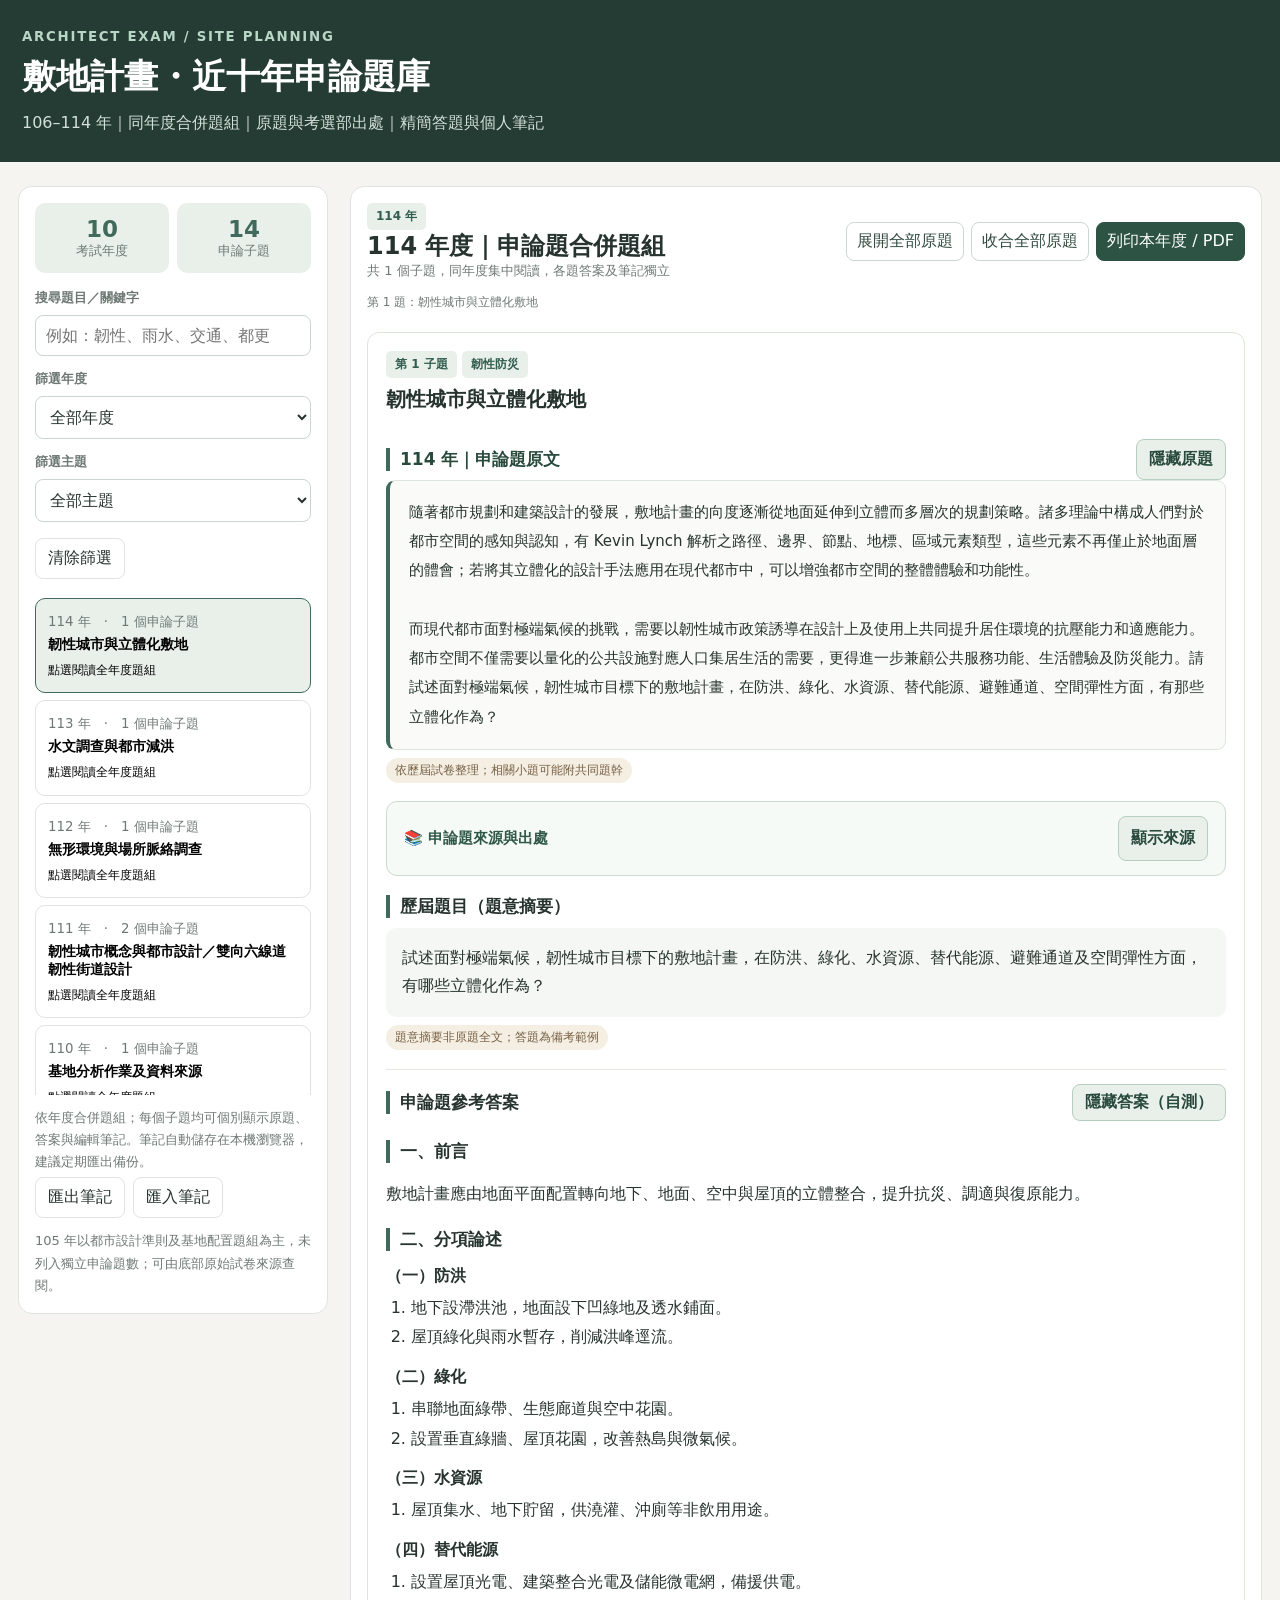
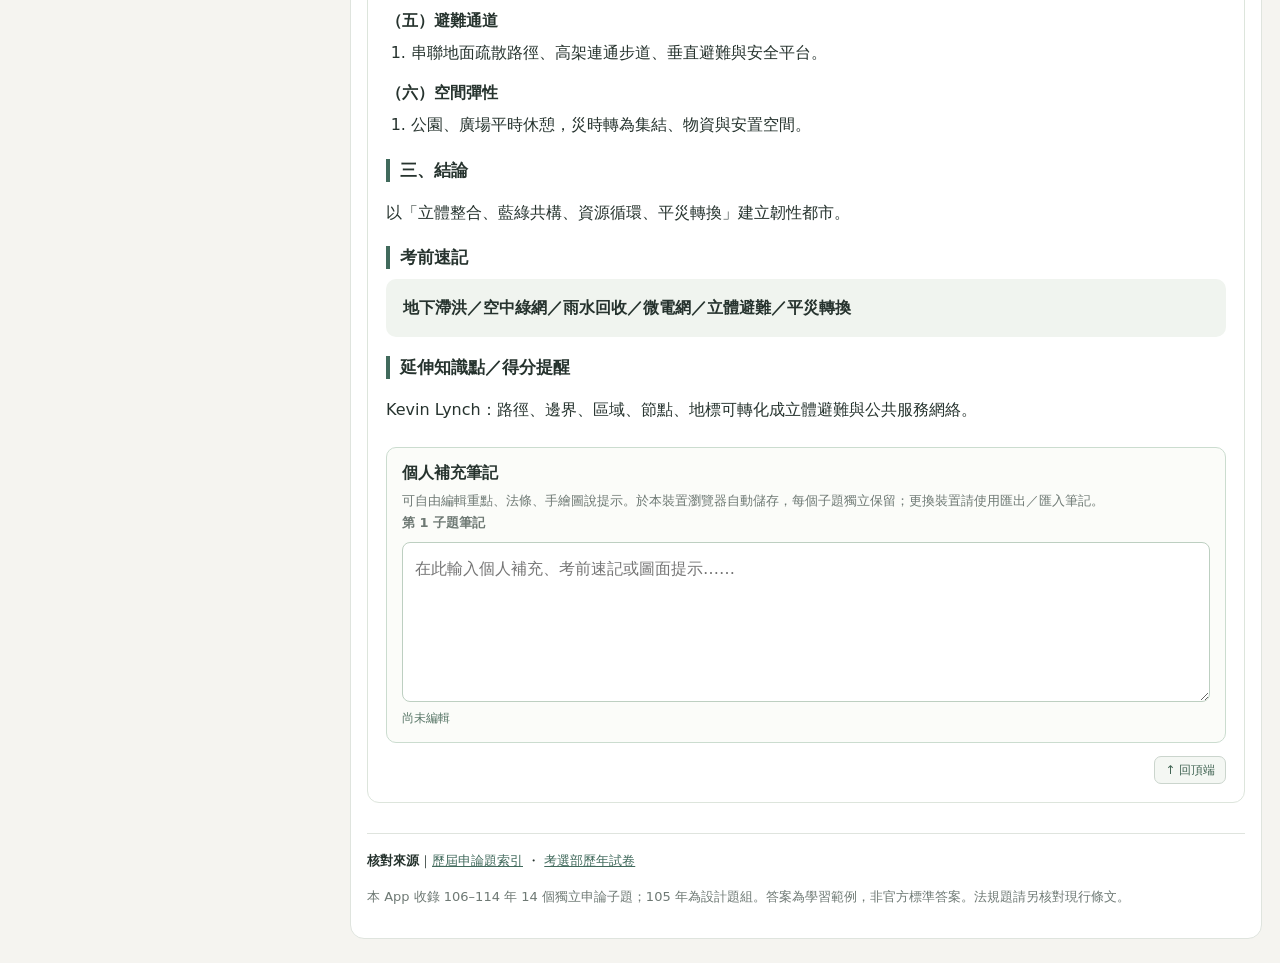
==== commit 94c978d5: "Improve exam study UX: default expanded originals, collapsed citations, answer toggles and scroll to" ====
--- a/index.html
+++ b/index.html
@@ -3,13 +3,15 @@
 .exam-full{white-space:pre-line;line-height:1.95;padding:17px 19px;background:#fafbf8;border:1px solid #dce6dd;border-left:4px solid #416a5c;border-radius:9px;font-size:15px}.original-question{margin-top:16px}.original-question h3{color:#284a3c;margin:0}.original-head{display:flex;justify-content:space-between;align-items:center;gap:14px;flex-wrap:wrap}.original-head button{background:#e9f0ea;border:1px solid #b6cebd;font-weight:750;color:#284a3c}.original-head button:hover{background:#d8e9dc}.official-link a{color:#275b4b;font-weight:700;text-decoration:underline;text-underline-offset:3px}.original-question .question{line-height:1.9}@media print{.exam-full{background:#fff!important;border:1px solid #bbb!important}.official-link{font-size:11px}}
 
 .year-card{border-bottom:1px solid var(--line);padding-bottom:23px;margin-bottom:22px}.year-card:last-of-type{border-bottom:0}.year-heading{display:flex;align-items:center;justify-content:space-between;gap:10px;flex-wrap:wrap;margin-bottom:12px}.year-heading h2{font-size:24px;margin:0}.year-count{color:var(--muted);font-size:13px}.subquestion{margin:18px 0 30px;padding:18px;border:1px solid #dde5dc;border-radius:12px;background:#fff;scroll-margin-top:20px}.subquestion+.subquestion{border-top:3px solid #c9d9cc}.subquestion h3.question-title{font-size:20px;line-height:1.4;margin:7px 0}.subquestion .block{margin-top:19px}.note-editor{margin-top:22px;border:1px solid #cbdccf;border-radius:10px;padding:15px;background:#fbfcf9}.note-editor h3{font-size:16px;margin:0 0 6px}.note-editor textarea{width:100%;min-height:160px;resize:vertical;margin:10px 0 4px;padding:12px;border:1px solid #bdcfc1;border-radius:8px;background:#fff;color:var(--ink);font:inherit;line-height:1.75}.note-editor textarea:focus-visible{outline:2px solid #72a18c}.note-status{font-size:12px;color:#597768}.mini-topics{color:var(--muted);font-size:12px;line-height:1.8}.item .year-list{font-weight:400;font-size:12px;line-height:1.6}.sub-actions{margin:12px 0}.sub-actions button{border:1px solid #cbd5cd;background:#fff;border-radius:8px;padding:7px 10px}.sub-actions .primary{background:#2d5345;color:#fff}.print-heading{display:none}@media print{.subquestion{border:0;border-bottom:1px solid #aaa;break-inside:auto;padding:0 0 16px;margin:20px 0}.note-editor textarea{border:1px solid #aaa;min-height:80px}.note-editor{break-inside:avoid}.print-heading{display:block}.original-question .hidden,#answer.hidden{display:block!important}}
+
+.source-toggle-head,.answer-head{display:flex;align-items:center;justify-content:space-between;gap:12px;flex-wrap:wrap}.source-toggle-head .source-title,.answer-head h3{margin:0}.source-toggle-head .btn,.answer-head .btn{border:1px solid #b6cebd;background:#e9f0ea;color:#284a3c;font-weight:700;border-radius:8px;padding:7px 12px;white-space:nowrap}.answer-section{border-top:1px solid #e2e8e0;padding-top:14px}.answer-section>.block{margin-top:14px}.backtop-wrap{text-align:right;margin-top:13px}.backtop-btn{font-size:12px;line-height:1.2;padding:6px 10px;border:1px solid #cbd5cd;background:#f4f7f3;color:#426554;border-radius:7px}.backtop-btn:hover{background:#e9f0ea}@media print{.source-per-question .hidden,.answer-section .hidden{display:block!important}}
 </style><meta name="viewport" content="width=device-width, initial-scale=1, viewport-fit=cover"><meta name="theme-color" content="#253c34"><meta name="description" content="建築師敷地計畫與都市設計歷屆申論題，考場答題、題目來源及個人筆記。"><link rel="manifest" href="./manifest.webmanifest"><link rel="icon" type="image/png" sizes="192x192" href="./icon-192.png"><link rel="apple-touch-icon" href="./apple-touch-icon.png"><meta name="apple-mobile-web-app-capable" content="yes"><meta name="apple-mobile-web-app-status-bar-style" content="default"><meta name="apple-mobile-web-app-title" content="敷地計畫題庫"><style>
 .source-per-question{border:1px solid #cbdad1;background:#f5faf6;border-radius:11px;padding:14px 17px;margin:18px 0;line-height:1.8}.source-title{font-size:15px;font-weight:800;color:#315949;margin-bottom:6px}.source-meta{font-size:13px;color:#43544d;margin:5px 0}.source-official{display:inline-block;margin:10px 0 0;color:#215947;text-underline-offset:3px;font-weight:750}.offline-note{color:#718279}.install-guide{max-width:1280px;margin:14px auto 0;padding:0 18px}.install-guide>button{display:flex;justify-content:space-between;width:100%;background:#eaf2ed;color:#294f40;border:1px solid #bbd0c1;border-radius:10px;padding:12px 16px;text-align:left;font-weight:750}.install-guide>div{background:#fff;border:1px solid #cddfd1;border-top:0;border-radius:0 0 10px 10px;padding:12px 16px;line-height:1.8}.install-guide p{margin:6px 0}.install-guide .small{color:#738078;font-size:13px}@media(max-width:800px){header{padding:22px 16px}.install-guide{padding:0 14px}input,button,select,textarea{font-size:16px}.note-editor textarea{min-height:190px}}@media print{.install-guide{display:none}.source-per-question{break-inside:avoid}}
-</style></head><body><header><small>ARCHITECT EXAM / SITE PLANNING</small><h1>敷地計畫・近十年申論題庫</h1><p>106–114 年｜同年度合併題組｜原題與考選部出處｜精簡答題與個人筆記</p></header><section class="install-guide no-print"><button id="installGuideToggle" type="button" aria-expanded="false">📱 手機加入主畫面／安裝 App <span>＋</span></button><div id="installGuidePanel" hidden><p><b>iPhone：</b>Safari 開啟本網站 →「分享」→「加入主畫面」→「加入」。</p><p><b>Android：</b>Chrome 開啟本網站 →「⋮」→「安裝應用程式」或「加入主畫面」。</p><p class="small">安裝後可離線閱讀已快取的題庫。筆記僅儲存在使用者裝置，不會傳送到 GitHub。</p><button id="installNative" type="button" class="btn" hidden>安裝應用程式</button></div></section><div class="layout"><aside class="side"><div class="panel sticky"><div class="stats"><div class="stat"><b>10</b><small>考試年度</small></div><div class="stat"><b>14</b><small>申論子題</small></div></div><label for="search">搜尋題目／關鍵字</label><input id="search" type="search" placeholder="例如：韌性、雨水、交通、都更"><label for="year">篩選年度</label><select id="year"><option value="all">全部年度</option></select><label for="topic">篩選主題</label><select id="topic"><option value="all">全部主題</option></select><div class="filterActions"><button id="reset">清除篩選</button><button id="random">隨機抽題</button></div><div id="items" class="items"></div><div class="hint">依年度合併題組；每個子題均可個別顯示原題、答案與編輯筆記。筆記自動儲存在本機瀏覽器，建議定期匯出備份。</div><div class="filterActions"><button id="exportNotes">匯出筆記</button><button id="importNotes">匯入筆記</button><input type="file" id="notesFile" accept="application/json,.json" style="display:none"></div><div class="hint">105 年以都市設計準則及基地配置題組為主，未列入獨立申論題數；可由底部原始試卷來源查閱。</div></div></aside><main class="main"><div class="panel" id="detail"></div></main></div><script>
+</style></head><body><header><small>ARCHITECT EXAM / SITE PLANNING</small><h1>敷地計畫・近十年申論題庫</h1><p>106–114 年｜同年度合併題組｜原題與考選部出處｜精簡答題與個人筆記</p></header><div class="layout"><aside class="side"><div class="panel sticky"><div class="stats"><div class="stat"><b>10</b><small>考試年度</small></div><div class="stat"><b>14</b><small>申論子題</small></div></div><label for="search">搜尋題目／關鍵字</label><input id="search" type="search" placeholder="例如：韌性、雨水、交通、都更"><label for="year">篩選年度</label><select id="year"><option value="all">全部年度</option></select><label for="topic">篩選主題</label><select id="topic"><option value="all">全部主題</option></select><div class="filterActions"><button id="reset">清除篩選</button></div><div id="items" class="items"></div><div class="hint">依年度合併題組；每個子題均可個別顯示原題、答案與編輯筆記。筆記自動儲存在本機瀏覽器，建議定期匯出備份。</div><div class="filterActions"><button id="exportNotes">匯出筆記</button><button id="importNotes">匯入筆記</button><input type="file" id="notesFile" accept="application/json,.json" style="display:none"></div><div class="hint">105 年以都市設計準則及基地配置題組為主，未列入獨立申論題數；可由底部原始試卷來源查閱。</div></div></aside><main class="main"><div class="panel" id="detail"></div></main></div><script>
 const DATA=[{"id": "114-1", "year": 114, "title": "韌性城市與立體化敷地", "topic": "韌性防災", "question": "試述面對極端氣候，韌性城市目標下的敷地計畫，在防洪、綠化、水資源、替代能源、避難通道及空間彈性方面，有哪些立體化作為？", "intro": "敷地計畫應由地面平面配置轉向地下、地面、空中與屋頂的立體整合，提升抗災、調適與復原能力。", "sections": [{"title": "防洪", "items": ["地下設滯洪池，地面設下凹綠地及透水鋪面。", "屋頂綠化與雨水暫存，削減洪峰逕流。"]}, {"title": "綠化", "items": ["串聯地面綠帶、生態廊道與空中花園。", "設置垂直綠牆、屋頂花園，改善熱島與微氣候。"]}, {"title": "水資源", "items": ["屋頂集水、地下貯留，供澆灌、沖廁等非飲用用途。"]}, {"title": "替代能源", "items": ["設置屋頂光電、建築整合光電及儲能微電網，備援供電。"]}, {"title": "避難通道", "items": ["串聯地面疏散路徑、高架連通步道、垂直避難與安全平台。"]}, {"title": "空間彈性", "items": ["公園、廣場平時休憩，災時轉為集結、物資與安置空間。"]}], "conclusion": "以「立體整合、藍綠共構、資源循環、平災轉換」建立韌性都市。", "keywords": "地下滯洪／空中綠網／雨水回收／微電網／立體避難／平災轉換", "notes": "Kevin Lynch：路徑、邊界、區域、節點、地標可轉化成立體避難與公共服務網絡。"}, {"id": "113-1", "year": 113, "title": "水文調查與都市減洪", "topic": "水文防洪", "question": "敷地計畫應做哪些基地水文調查？當都市排水系統無法即時擴充時，都市設計及敷地計畫分別有哪些減緩水患的方案？", "intro": "極端降雨使排水系統面臨超量負荷，應由快速排水轉向源頭減量、分散滯洪、逕流分擔。", "sections": [{"title": "基地水文調查", "items": ["降雨強度、頻率、延時及歷史極端雨量。", "地形高程、坡度、集水區及地表逕流路徑。", "河川水系、淹水紀錄與排水出口水位。", "地下水位、土壤滲透係數與土地不透水率。", "既有雨水下水道容量、排水瓶頸與下游承受能力。"]}, {"title": "都市設計層面", "items": ["以土地使用管制保留滯洪與蓄水空間。", "串聯河川、公園、濕地及綠帶形成藍綠網絡。", "規劃防洪公園、下凹廣場、道路植生滯留與逕流分擔。"]}, {"title": "敷地計畫層面", "items": ["設置透水鋪面、雨水花園、綠屋頂與地下滯洪池。", "透過雨水回收、出流管制與基地保水降低尖峰排放。", "抬高重要出入口與機電設備，設防水閘門防止倒灌。"]}], "conclusion": "透過流域整合、都市滯洪與基地保水，提升都市防洪韌性。", "keywords": "雨量／地形／水系／地下水／排水容量；藍綠網絡／LID／出流管制", "notes": "區分「都市設計＝區域公共系統」與「敷地計畫＝單一基地設施」。出流管制與逕流分擔並非同義。"}, {"id": "112-1", "year": 112, "title": "無形環境與場所脈絡調查", "topic": "基地調查", "question": "面對具有歷史、社會、文化與記憶特色的基地，應調查哪些項目？採用哪些分析方法？由哪些管道取得資訊？", "intro": "基地分析除量化自然環境資料外，尚應納入地方記憶與社會文化等非量化涵構，才能形成具場所精神的設計。", "sections": [{"title": "調查項目", "items": ["歷史沿革、古蹟遺址、舊街廓與文化地景。", "地方產業、生活習俗、宗教節慶及集體記憶。", "社群網絡、居民活動、空間認同及地方故事。"]}, {"title": "分析方法", "items": ["歷史地圖疊圖，辨識都市紋理與空間變遷。", "實地踏查、行為觀察、認知地圖與活動時段分析。", "訪談居民、利害關係人，歸納場所價值。"]}, {"title": "資料來源", "items": ["地方志、文獻、老照片及歷史航照。", "文化資產資料庫、都市計畫書圖、地籍與政府檔案。", "地方文史工作者、耆老訪談及社區參與。"]}], "conclusion": "以質性、量化資料交互驗證，將地方記憶轉化為公共空間與建築設計策略。", "keywords": "歷史／文化／記憶；疊圖／訪談／行為觀察；文獻／居民／政府圖資", "notes": "對應「調查項目—分析方法—資訊來源」三欄作答。勿只寫氣候、坡度等一般基地條件。"}, {"id": "111-1", "year": 111, "title": "韌性城市概念與都市設計", "topic": "韌性防災", "question": "說明對「韌性城市」的認知，以及都市設計層面的關鍵思考要素。", "intro": "韌性城市指都市面對災害或衝擊時具備抵抗、吸收、適應與快速恢復基本功能的能力。", "sections": [{"title": "防災調適", "items": ["依災害潛勢調整土地利用，保留河川行水與滯洪空間。", "建構藍綠網絡、透水開放空間與氣候調適設施。"]}, {"title": "系統備援", "items": ["避難道路、緊急交通及公共設施具有替代路徑。", "水、電、通訊及醫療服務採分散與備援設計。"]}, {"title": "社會韌性", "items": ["社區避難據點結合日常公共生活。", "強化高齡、兒童及行動不便者之可近性與互助機制。"]}, {"title": "彈性復原", "items": ["公共空間平災多目標使用，重要設施易於修復與重啟。"]}], "conclusion": "都市設計應整合環境、設施與社會網絡，使城市從單一抗災轉向全面調適。", "keywords": "抵抗／吸收／適應／復原；藍綠網絡／備援／平災轉換", "notes": "注意韌性不只是防洪，還包括熱浪、能源、交通、社區治理及弱勢可及性。"}, {"id": "111-2", "year": 111, "title": "雙向六線道韌性街道設計", "topic": "交通街道", "question": "依臺灣本土氣候，設計新開發都市環境的雙向六線道主要道路，導入城市韌性與友善使用者的概念，並以圖文說明。", "intro": "主要道路除交通運輸外，亦承擔綠帶、防洪、步行及緊急救援等公共服務，應落實完整街道。", "sections": [{"title": "斷面配置", "items": ["雙向六車道兼顧公車停靠、路口轉向與救災通行。", "配置連續人行道、無障礙通路及安全自行車空間。"]}, {"title": "氣候調適", "items": ["道路兩側植栽遮蔭、透水鋪面與雨水花園。", "植生滯留帶及道路側溝共同分擔暴雨逕流。"]}, {"title": "交通安全", "items": ["人車分流、庇護島、縮短穿越距離、減速設計。", "無障礙路口與清晰導引提升各年齡使用安全。"]}, {"title": "防災備援", "items": ["保留緊急車輛動線與地下管線維修空間。", "避免樹根、管線、排水與無障礙設施互相衝突。"]}], "conclusion": "以人本、綠色、可達與防災兼具之完整街道，提升都市公共空間品質。", "keywords": "完整街道／遮蔭／雨水花園／庇護島／無障礙／救災通行", "notes": "考場搭配道路橫斷面；車道及人行空間寬度應依題示條件與適用規範配置，勿硬背單一固定斷面。"}, {"id": "110-1", "year": 110, "title": "基地分析作業及資料來源", "topic": "基地調查", "question": "列舉敷地計畫程序中的基地分析作業項目及各項資料取得方式或來源，並舉例如何由分析轉化為設計。", "intro": "敷地計畫應先調查自然、人文、交通、法規與設施條件，再將基地限制及潛力轉化為設計策略。", "sections": [{"title": "自然環境", "items": ["地形坡度、地質土壤：地形測量、地質鑽探。", "日照風向、降雨水文：氣象資料、現地觀測。", "植栽生態、景觀：樹籍調查、生態踏查。"]}, {"title": "人為環境", "items": ["都市計畫與建築法規：計畫書圖、主管機關資料。", "交通運輸與人流：交通調查、現地計數。", "歷史文化及鄰里活動：文獻、訪談、行為觀察。"]}, {"title": "基礎設施與風險", "items": ["排水、供水、供電、管線與公共設施：機關圖資、現勘。", "淹水、坡災、噪音：災害潛勢圖及現地量測。"]}, {"title": "設計轉化", "items": ["例如西曬面設遮陽、迎風面留通風廊道。", "例如保留老樹為公共節點，低窪地設滯洪綠地。"]}], "conclusion": "以「調查→分析→綜合判讀→設計回應」建立可追溯的基地配置邏輯。", "keywords": "地形／氣候／水文／交通／法規／管線；調查→設計", "notes": "題目要求個人經驗，考試可補一個實際操作過的基地案例，勿虛構自稱經驗。"}, {"id": "109-1", "year": 109, "title": "都市更新條例及空間影響", "topic": "都市更新", "question": "說明都市更新條例的立法意旨、重要內容，以及敷地計畫與都市設計應注意的重點和環境影響。", "intro": "都市更新著重老舊街區再生、土地合理利用、公共安全與居住環境改善，應以街廓整體觀點檢討。", "sections": [{"title": "立法目的與制度", "items": ["改善建築及公共安全、提升公共設施與環境品質。", "依都市更新相關制度辦理劃定、事業計畫、權利安排及實施。"]}, {"title": "都市設計重點", "items": ["整合街廓土地利用、交通、步行與開放空間。", "評估日照、風廊、天際線、停車、消防救災及鄰里衝擊。"]}, {"title": "環境與社會影響", "items": ["改善基盤及街區機能，但應防止量體過度集中。", "重視居民參與、安置、公平分配與地方文化保存。"]}], "conclusion": "都市更新不僅是建築改建，亦需兼顧公共利益、都市紋理及社會公平。", "keywords": "街廓整合／公共利益／權利安排／交通開放空間／居民參與", "notes": "考題所提修法日期屬出題當年背景；實務法條應另核對現行版本。"}, {"id": "109-2", "year": 109, "title": "危老重建條例及空間影響", "topic": "都市更新", "question": "說明危老重建條例立法意旨、主要內容，以及敷地計畫與都市設計上須注意的重點和環境影響。", "intro": "危老重建以加速危險與老舊建築改善為核心，重視建築安全與重建效率。", "sections": [{"title": "制度目的", "items": ["針對符合資格之危險及老舊建築推動重建，改善耐震與居住安全。", "透過重建計畫及相關獎勵誘因提高更新可行性。"]}, {"title": "基地規劃", "items": ["檢討臨路、消防救災、無障礙出入及施工影響。", "配置採光通風、停車與綠化，提高基地環境品質。"]}, {"title": "街區影響", "items": ["個別基地重建需兼顧鄰棟日照、街道界面及都市景觀。", "避免各基地零碎更新造成公共設施與街區整合不足。"]}], "conclusion": "危老重建應在加速建築安全提升的同時，兼顧基地與鄰里整體品質。", "keywords": "危險老舊／耐震安全／重建計畫／個別基地／鄰里衝擊", "notes": "危老適用條件、獎勵、程序與期限可能修正，勿將舊考題敘述視為現行法。"}, {"id": "109-3", "year": 109, "title": "都市更新與危老重建比較", "topic": "都市更新", "question": "比較都市更新條例與都市危險及老舊建築物加速重建條例的相同點與差異。", "intro": "兩制度均以改善老舊建築及居住安全為方向，但治理尺度、適用條件與推動方式不同。", "sections": [{"title": "共同點", "items": ["改善建築安全、促進老舊建物重建，可能設有獎勵措施。", "均需遵守建築、消防、都市計畫等適用規範。"]}, {"title": "都市更新特性", "items": ["可由街廓及都市再生角度整合土地、公共設施、權利與環境改善。", "制度涉及更新單元、都市更新事業及相關權利處理程序。"]}, {"title": "危老重建特性", "items": ["主要針對符合規定之危險或老舊建築，促進較快速重建。", "一般以個別基地重建為主，對整體街廓改善能力相對有限。"]}], "conclusion": "應依基地規模、產權整合、公共利益及法定條件選擇適當制度。", "keywords": "都更＝整體街廓；危老＝個別基地；共同＝安全重建", "notes": "比較時補充不同意比例、權利變換與容積獎勵條件，須以當時適用法令為準。"}, {"id": "108-1", "year": 108, "title": "鐵路高架化與車站公共空間", "topic": "交通街道", "question": "依 Kevin Lynch 敷地計畫的動態空間觀與都市公共性，分析鐵路高架化後前後站的新可能與限制，提出站前廣場新空間構想。", "intro": "鐵路高架化可解除地面交通阻隔，亦可能產生橋下陰暗、噪音與人流重組等課題，應以公共性重塑站區。", "sections": [{"title": "機會與限制", "items": ["拆除平交道阻隔，縫合前後站街區與慢行網絡。", "橋下空間可成綠廊、活動場所，但須處理噪音、採光與安全。"]}, {"title": "交通轉乘", "items": ["整合鐵路、公車、步行、自行車與接送系統。", "站前廣場人車分流，保留清晰步行主軸及無障礙轉乘。"]}, {"title": "公共空間", "items": ["以廣場、線性公園、商業活動與社區服務激活橋下空間。", "導入遮蔭、透水、雨水管理及夜間照明。"]}, {"title": "分期與治理", "items": ["評估施工轉換期動線、周邊產業與舊站歷史記憶。", "建立跨機關整合與分期使用機制。"]}], "conclusion": "從車站單體設計轉為都市縫合與公共空間重構，實現「設計都市而非僅設計建築」。", "keywords": "前後站縫合／TOD／人車分流／橋下活化／公共性", "notes": "建議畫「高架前／高架後」兩張對比分析圖，加一張站前人流與開放空間構想圖。"}, {"id": "107-1", "year": 107, "title": "都市廣場類型與形成變遷", "topic": "公共空間", "question": "說明都市或城鄉廣場定義及種類，並以臺灣一處廣場為例，說明形成、變遷、周邊互動、活動與空間型態。", "intro": "廣場為開放、可停留與交流的公共空間，是都市活動與集體記憶的重要節點。", "sections": [{"title": "定義與類型", "items": ["按功能分：市民、交通、商業、文化、宗教及紀念廣場。", "按型態分：街角、街廓內、建築前埕及交通節點廣場。"]}, {"title": "形成與變遷", "items": ["從土地使用、道路開闢、歷史事件及建築發展說明形成原因。", "比較不同时期活動與空間功能的轉變。"]}, {"title": "場域關係", "items": ["分析周邊建築界面、出入口、人流、視線及活動時段。", "辨識廣場的核心、邊界、開口、遮蔭與停留設施。"]}], "conclusion": "廣場品質應由公共性、可達性、使用彈性與地方認同綜合判斷。", "keywords": "類型／歷史變遷／周邊界面／活動時間／視線", "notes": "題目指定自行舉例：宜選自己熟悉且可畫出平面關係的臺灣廣場。"}, {"id": "107-2", "year": 107, "title": "廣場配置剖面與成功條件", "topic": "公共空間", "question": "就前題選定廣場繪製配置與剖面示意，表達空間構成、型態與尺度，並說明成功因素及未來期待。", "intro": "公共廣場設計應回應人的活動與感知尺度，透過平剖面綜合呈現場所品質。", "sections": [{"title": "平面配置", "items": ["標出建築界面、主要出入口、步行動線及活動分區。", "配置植栽遮蔭、座椅、無障礙通道與活動留白。"]}, {"title": "剖面尺度", "items": ["表達建築與廣場高寬比例、遮蔭、視線及高差處理。", "說明人尺度、停留感與邊界的開放程度。"]}, {"title": "成功條件", "items": ["可達、安全、舒適、具辨識性且可支援多樣活動。", "兼顧維護管理、夜間使用及不同族群可及性。"]}, {"title": "改善方向", "items": ["增加遮蔭、透水、彈性活動及行人優先空間。"]}], "conclusion": "以平剖面呼應日常活動、場所精神與公共空間可持續經營。", "keywords": "配置／剖面／尺度／遮蔭／公共性／管理", "notes": "此題為圖文申論，實際作答須畫平面及剖面，單用文字不足。"}, {"id": "106-1", "year": 106, "title": "都市微氣候與改善對策", "topic": "微氣候", "question": "說明都市微氣候形成原因、忽略資料分析的環境負面影響，以及都市設計改善對策。", "intro": "都市量體、鋪面、交通排熱及自然條件交互作用，形成日照、風、溫濕度的局部微氣候。", "sections": [{"title": "形成原因", "items": ["建築密度與街谷比例、風向阻擋及通風不良。", "硬鋪面蓄熱、植栽不足、交通及空調廢熱。"]}, {"title": "負面影響", "items": ["熱島與人體熱不適、能源消耗增加。", "污染累積、日照遮蔽、強風亂流及戶外活動品質降低。"]}, {"title": "都市設計對策", "items": ["保留通風廊道，控制量體排列與建築退縮。", "增加喬木遮蔭、立體綠化與高反射或透水鋪面。", "適度設計街道高寬比、開放空間、水綠設施與遮陽。"]}], "conclusion": "應以現地量測與模擬回饋都市配置，達到舒適、節能及氣候調適。", "keywords": "街谷／熱島／風廊／遮蔭／透水／排熱", "notes": "可畫街道剖面比較日照遮蔭、通風廊道與綠化效果。"}, {"id": "106-2", "year": 106, "title": "歷史文化都市空間保存", "topic": "文化保存", "question": "說明如何透過都市設計保存具歷史文化價值的空間形式及舊有都市記憶。", "intro": "歷史都市之保存應兼顧物質環境、生活文化與場所記憶，避免只留單棟建築而失去整體脈絡。", "sections": [{"title": "文化資源盤點", "items": ["調查古蹟、歷史建築、街廓紋理、道路尺度與文化地景。", "保存傳統產業、廟埕活動與集體記憶。"]}, {"title": "空間保存策略", "items": ["訂定都市設計準則，控制量體、高度、立面與視覺廊道。", "維持舊街巷尺度、歷史軸線及重要地標節點。"]}, {"title": "活化與參與", "items": ["採適應性再利用，導入文化展演、社區服務與地方產業。", "結合居民參與、維護管理與分期更新。"]}], "conclusion": "透過「保存＋活化＋參與」保留城市識別與歷史連續性。", "keywords": "歷史紋理／視覺廊道／場所記憶／適應性再利用／居民參與", "notes": "文化資產法定保存與一般都市設計引導的制度不同，答題可分層說明。"}];
 const sources={index:'https://architectroad.com/past-papers/site-planning/',essays:'https://www.shuati.tw/topics/professional_senior_essay/%5B%E5%BB%BA%E7%AF%89%E5%B8%AB%5D%20%E6%95%B7%E5%9C%B0%E8%A8%88%E7%95%AB%E8%88%87%E9%83%BD%E5%B8%82%E8%A8%AD%E8%A8%88/%E9%83%BD%E5%B8%82%E8%A8%AD%E8%A8%88%E8%88%87%E6%95%B7%E5%9C%B0%E8%A8%88%E7%95%AB'};
 const $=id=>document.getElementById(id);const esc=s=>String(s).replace(/[&<>"']/g,c=>({'&':'&amp;','<':'&lt;','>':'&gt;','"':'&quot;',"'":'&#39;'}[c]));
-let selectedYear=114;const showAnswers={};const showOriginals={};const NOTE_KEY='site-planning-notes-v1';let noteStore={};
+let selectedYear=114;const showAnswers={};const showOriginals={};const showSources={};const NOTE_KEY='site-planning-notes-v1';let noteStore={};
 try{const x=JSON.parse(localStorage.getItem(NOTE_KEY)||'{}');if(x&&typeof x==='object'&&!Array.isArray(x))noteStore=x}catch(e){}
 for(let y=114;y>=105;y--) $('year').insertAdjacentHTML('beforeend',`<option value="${y}">${y} 年</option>`);
 [...new Set(DATA.map(a=>a.topic))].sort().forEach(x=>$('topic').insertAdjacentHTML('beforeend',`<option>${esc(x)}</option>`));
@@ -38,29 +40,25 @@
 const EXAM_PDFS={114:'114180',113:'113190',112:'112190',111:'111180',110:'110180',109:'109180',108:'108180',107:'107180',106:'106180'};
 function pdfLink(year){const code=EXAM_PDFS[year];return code?`https://wwwq.moex.gov.tw/exam/wHandExamQandA_File.ashx?c=801&code=${code}&q=1&s=0105&t=Q`:null}
 function originalText(x){return EXAM_ORIGINAL_BY_ID[x.id] || EXAM_ORIGINALS[x.year] || '';}
-function examFullBlock(x){const full=originalText(x);return `<section class="block original-question"><div class="original-head"><h3>${x.year} 年｜申論題原文</h3><button class="btn no-print" data-original="${x.id}" aria-expanded="${!!showOriginals[x.id]}">${showOriginals[x.id]?'隱藏原題':'顯示原題全文'}</button></div><div class="${showOriginals[x.id]?'':'hidden'}" data-original-body="${x.id}">${full?`<div class="exam-full">${esc(full)}</div><div class="pill">依歷屆試卷整理；相關小題可能附共同題幹</div>`:'<p>尚未收錄原題全文</p>'}</div></section>`}
+function examFullBlock(x){const full=originalText(x),expanded=showOriginals[x.id]!==false;return `<section class="block original-question"><div class="original-head"><h3>${x.year} 年｜申論題原文</h3><button class="btn no-print" data-original="${x.id}" aria-expanded="${expanded}">${expanded?'隱藏原題':'顯示原題全文'}</button></div><div class="${expanded?'':'hidden'}" data-original-body="${x.id}">${full?`<div class="exam-full">${esc(full)}</div><div class="pill">依歷屆試卷整理；相關小題可能附共同題幹</div>`:'<p>尚未收錄原題全文</p>'}</div></section>`}
 function answerText(x){return `${x.year}年｜${x.title}\n原題全文：\n${originalText(x)}\n\n一、前言\n${x.intro}\n\n二、分項論述\n${x.sections.map((s,i)=>`（${i+1}）${s.title}\n${s.items.map((v,j)=>`${j+1}. ${v}`).join('\n')}`).join('\n\n')}\n\n三、結論\n${x.conclusion}\n\n考前速記：${x.keywords}\n延伸知識：${x.notes}\n個人筆記：${noteStore[x.id]||''}`.replaceAll('\\n','\n')}
 const EXAM_SUBNUM={'109-1':'（一）','109-2':'（二）','109-3':'（三）','111-1':'（一）','111-2':'（二）','107-1':'（一）','107-2':'（二）','106-1':'（一）','106-2':'（二）'};
-function examSourceBlock(x){const sub=EXAM_SUBNUM[x.id]||'';const official=pdfLink(x.year);return `<section class="source-per-question"><div class="source-title">📚 申論題來源與出處</div><div class="source-meta"><b>出題機關：</b>考選部　　<b>考試：</b>民國 ${x.year} 年專門職業及技術人員高等考試（建築師）</div><div class="source-meta"><b>科目：</b>敷地計畫與都市設計　　<b>試卷代號：</b>80150　　<b>題號：</b>申論題第一題${sub}</div><div class="source-meta">原始題目以考選部試卷為準；本 App 之答題內容為自行編寫的考前複習參考，非官方標準答案。</div><a href="${official}" target="_blank" rel="noopener noreferrer" class="source-official">查看考選部 ${x.year} 年官方試題 PDF ↗</a><div class="source-meta offline-note">官方連結需要網路；題庫原文與答題可離線閱讀。</div></section>`}
-function renderQuestion(x,index){const section=x.sections.map((s,i)=>`<div class="subhead">（${['一','二','三','四','五','六','七','八'][i]}）${esc(s.title)}</div><ol>${s.items.map(v=>`<li>${esc(v)}</li>`).join('')}</ol>`).join('');const reveal=showAnswers[x.id]!==false;return `<article class="subquestion" id="q-${x.id}"><div class="topline"><div><span class="chip">第 ${index+1} 子題</span> <span class="chip">${esc(x.topic)}</span><h3 class="question-title">${esc(x.title)}</h3></div></div><div class="actions no-print sub-actions"><button data-answer="${x.id}">${reveal?'隱藏答案（自測）':'顯示答案'}</button><button data-copy="${x.id}">複製本題</button><button data-print="${x.id}" class="primary">列印年度 / PDF</button></div>${examFullBlock(x)}${examSourceBlock(x)}<div class="block"><h3>歷屆題目（題意摘要）</h3><div class="question">${esc(x.question)}</div><div class="pill">題意摘要非原題全文；答題為備考範例</div></div><div class="${reveal?'':'hidden'}" data-answer-body="${x.id}"><section class="block"><h3>一、前言</h3><p>${esc(x.intro)}</p></section><section class="block"><h3>二、分項論述</h3>${section}</section><section class="block"><h3>三、結論</h3><p>${esc(x.conclusion)}</p></section><section class="block"><h3>考前速記</h3><div class="memo"><b>${esc(x.keywords)}</b></div></section><section class="block"><h3>延伸知識點／得分提醒</h3><p>${esc(x.notes)}</p></section></div><section class="note-editor"><h3>個人補充筆記</h3><div class="hint" style="margin-top:0">可自由編輯重點、法條、手繪圖說提示。於本裝置瀏覽器自動儲存，每個子題獨立保留；更換裝置請使用匯出／匯入筆記。</div><label for="note-${x.id}">第 ${index+1} 子題筆記</label><textarea id="note-${x.id}" data-note="${x.id}" placeholder="在此輸入個人補充、考前速記或圖面提示……">${esc(noteStore[x.id]||'')}</textarea><div class="note-status" data-save="${x.id}">尚未編輯</div></section></article>`}
+function examSourceBlock(x){const sub=EXAM_SUBNUM[x.id]||'',official=pdfLink(x.year),expanded=!!showSources[x.id];return `<section class="source-per-question"><div class="source-toggle-head"><div class="source-title">📚 申論題來源與出處</div><button class="btn no-print" data-source="${x.id}" aria-expanded="${expanded}">${expanded?'隱藏出處':'顯示來源'}</button></div><div class="${expanded?'':'hidden'}" data-source-body="${x.id}"><div class="source-meta"><b>出題機關：</b>考選部　　<b>考試：</b>民國 ${x.year} 年專門職業及技術人員高等考試（建築師）</div><div class="source-meta"><b>科目：</b>敷地計畫與都市設計　　<b>試卷代號：</b>80150　　<b>題號：</b>申論題第一題${sub}</div><div class="source-meta">原始題目以考選部試卷為準；本 App 之答題內容為自行編寫的考前複習參考，非官方標準答案。</div><a href="${official}" target="_blank" rel="noopener noreferrer" class="source-official">查看考選部 ${x.year} 年官方試題 PDF ↗</a><div class="source-meta offline-note">官方連結需要網路；題庫原文與答題可離線閱讀。</div></div></section>`}
+function renderQuestion(x,index){const section=x.sections.map((s,i)=>`<div class="subhead">（${['一','二','三','四','五','六','七','八'][i]}）${esc(s.title)}</div><ol>${s.items.map(v=>`<li>${esc(v)}</li>`).join('')}</ol>`).join('');const reveal=showAnswers[x.id]!==false;return `<article class="subquestion" id="q-${x.id}"><div class="topline"><div><span class="chip">第 ${index+1} 子題</span> <span class="chip">${esc(x.topic)}</span><h3 class="question-title">${esc(x.title)}</h3></div></div>${examFullBlock(x)}${examSourceBlock(x)}<div class="block"><h3>歷屆題目（題意摘要）</h3><div class="question">${esc(x.question)}</div><div class="pill">題意摘要非原題全文；答題為備考範例</div></div><section class="block answer-section"><div class="answer-head"><h3>申論題參考答案</h3><button class="btn no-print" data-answer="${x.id}" aria-expanded="${reveal}">${reveal?'隱藏答案（自測）':'顯示答案'}</button></div><div class="${reveal?'':'hidden'}" data-answer-body="${x.id}"><section class="block"><h3>一、前言</h3><p>${esc(x.intro)}</p></section><section class="block"><h3>二、分項論述</h3>${section}</section><section class="block"><h3>三、結論</h3><p>${esc(x.conclusion)}</p></section><section class="block"><h3>考前速記</h3><div class="memo"><b>${esc(x.keywords)}</b></div></section><section class="block"><h3>延伸知識點／得分提醒</h3><p>${esc(x.notes)}</p></section></div></section><section class="note-editor"><h3>個人補充筆記</h3><div class="hint" style="margin-top:0">可自由編輯重點、法條、手繪圖說提示。於本裝置瀏覽器自動儲存，每個子題獨立保留；更換裝置請使用匯出／匯入筆記。</div><label for="note-${x.id}">第 ${index+1} 子題筆記</label><textarea id="note-${x.id}" data-note="${x.id}" placeholder="在此輸入個人補充、考前速記或圖面提示……">${esc(noteStore[x.id]||'')}</textarea><div class="note-status" data-save="${x.id}">尚未編輯</div></section><div class="backtop-wrap no-print"><button type="button" class="backtop-btn" data-backtop="${x.id}">↑ 回頂端</button></div></article>`}
 function renderDetail(){const group=DATA.filter(x=>x.year===selectedYear);if(!group.length){$('detail').innerHTML='<p>請選擇年度題組</p>';return} $('detail').innerHTML=`<div class="year-heading"><div><span class="chip">${selectedYear} 年</span><h2>${selectedYear} 年度｜申論題合併題組</h2><div class="year-count">共 ${group.length} 個子題，同年度集中閱讀，各題答案及筆記獨立</div></div><div class="actions no-print"><button id="openAll">展開全部原題</button><button id="closeAll">收合全部原題</button><button id="printYear" class="primary">列印本年度 / PDF</button></div></div><div class="mini-topics">${esc(group.map((x,i)=>`第 ${i+1} 題：${x.title}`).join('　｜　'))}</div>${group.map((x,i)=>renderQuestion(x,i)).join('')}<div class="source"><b>核對來源</b>｜<a href="${sources.essays}" target="_blank" rel="noopener">歷屆申論題索引</a> ・ <a href="${sources.index}" target="_blank" rel="noopener">考選部歷年試卷</a><p class="muted">本 App 收錄 106–114 年 14 個獨立申論子題；105 年為設計題組。答案為學習範例，非官方標準答案。法規題請另核對現行條文。</p></div>`;
- $('detail').querySelectorAll('[data-original]').forEach(btn=>btn.onclick=()=>{const id=btn.dataset.original;showOriginals[id]=!showOriginals[id];const body=$('detail').querySelector(`[data-original-body="${id}"]`);body.classList.toggle('hidden',!showOriginals[id]);btn.textContent=showOriginals[id]?'隱藏原題':'顯示原題全文';btn.setAttribute('aria-expanded',String(!!showOriginals[id]))});
+ $('detail').querySelectorAll('[data-original]').forEach(btn=>btn.onclick=()=>{const id=btn.dataset.original;showOriginals[id]=!(showOriginals[id]!==false);const body=$('detail').querySelector(`[data-original-body="${id}"]`);body.classList.toggle('hidden',showOriginals[id]===false);btn.textContent=(showOriginals[id]!==false)?'隱藏原題':'顯示原題全文';btn.setAttribute('aria-expanded',String(showOriginals[id]!==false))});
+ $('detail').querySelectorAll('[data-source]').forEach(btn=>btn.onclick=()=>{const id=btn.dataset.source;showSources[id]=!showSources[id];const body=$('detail').querySelector(`[data-source-body="${id}"]`);body.classList.toggle('hidden',!showSources[id]);btn.textContent=showSources[id]?'隱藏出處':'顯示來源';btn.setAttribute('aria-expanded',String(!!showSources[id]))});
  $('detail').querySelectorAll('[data-answer]').forEach(btn=>btn.onclick=()=>{const id=btn.dataset.answer;showAnswers[id]=!(showAnswers[id]!==false);$('detail').querySelector(`[data-answer-body="${id}"]`).classList.toggle('hidden',showAnswers[id]===false);btn.textContent=showAnswers[id]===false?'顯示答案':'隱藏答案（自測）'});
- $('detail').querySelectorAll('[data-copy]').forEach(btn=>btn.onclick=()=>copyText(answerText(DATA.find(x=>x.id===btn.dataset.copy))));
- $('detail').querySelectorAll('[data-print]').forEach(btn=>btn.onclick=printYear);
+ $('detail').querySelectorAll('[data-backtop]').forEach(btn=>btn.onclick=()=>window.scrollTo({top:0,behavior:'smooth'}));
  $('detail').querySelectorAll('[data-note]').forEach(area=>area.addEventListener('input',()=>{const id=area.dataset.note;noteStore[id]=area.value;const status=$('detail').querySelector(`[data-save="${id}"]`);try{localStorage.setItem(NOTE_KEY,JSON.stringify(noteStore));status.textContent='已自動儲存至本機瀏覽器'}catch(e){status.textContent='無法自動儲存，請使用「匯出筆記」備份'} }));
  $('openAll').onclick=()=>{group.forEach(x=>showOriginals[x.id]=true);renderDetail()};$('closeAll').onclick=()=>{group.forEach(x=>showOriginals[x.id]=false);renderDetail()};$('printYear').onclick=printYear;
 }
 function printYear(){const group=DATA.filter(x=>x.year===selectedYear);group.forEach(x=>{showOriginals[x.id]=true;showAnswers[x.id]=true});renderDetail();window.print()}
-function copyText(s){if(navigator.clipboard&&window.isSecureContext){navigator.clipboard.writeText(s).then(()=>alert('已複製')).catch(()=>fallbackCopy(s))}else fallbackCopy(s)}
-function fallbackCopy(s){let el=document.createElement('textarea');el.value=s;document.body.appendChild(el);el.select();document.execCommand('copy');el.remove();alert('已複製')}
 function render(){renderList()}
-$('search').oninput=render;$('year').onchange=render;$('topic').onchange=render;$('reset').onclick=()=>{$('search').value='';$('year').value='all';$('topic').value='all';render()};$('random').onclick=()=>{const group=filtered();if(!group.length)return;const chosen=group[Math.floor(Math.random()*group.length)];selectedYear=chosen.year;showAnswers[chosen.id]=false;showOriginals[chosen.id]=false;render();document.getElementById('q-'+chosen.id)?.scrollIntoView({behavior:'smooth',block:'start'})};
+$('search').oninput=render;$('year').onchange=render;$('topic').onchange=render;$('reset').onclick=()=>{$('search').value='';$('year').value='all';$('topic').value='all';render()};
 $('exportNotes').onclick=()=>{const payload={format:'site-planning-notes-v1',exportedAt:new Date().toISOString(),notes:noteStore};const blob=new Blob([JSON.stringify(payload,null,2)],{type:'application/json;charset=utf-8'});const url=URL.createObjectURL(blob);const a=document.createElement('a');a.href=url;a.download='敷地計畫_個人筆記備份.json';a.click();setTimeout(()=>URL.revokeObjectURL(url),1000)};
 $('importNotes').onclick=()=>$('notesFile').click();$('notesFile').onchange=async e=>{const file=e.target.files?.[0];if(!file)return;try{const input=JSON.parse(await file.text());if(input.format!=='site-planning-notes-v1'||!input.notes||typeof input.notes!=='object'||Array.isArray(input.notes))throw Error('格式不符');const allowed=new Set(DATA.map(x=>x.id));for(const [id,value] of Object.entries(input.notes)){if(allowed.has(id)&&typeof value==='string')noteStore[id]=value};localStorage.setItem(NOTE_KEY,JSON.stringify(noteStore));renderDetail();alert('已匯入筆記（與現有筆記合併，同題以匯入內容為準）')}catch(err){alert('匯入失敗：請選擇此 App 匯出的 JSON 筆記檔')}e.target.value=''};
 render();
 </script><script>
 if('serviceWorker' in navigator && (location.protocol==='https:'||location.hostname==='localhost')){window.addEventListener('load',()=>navigator.serviceWorker.register('./sw.js').catch(e=>console.warn('離線快取無法啟用',e)))}
-const guideButton=document.getElementById('installGuideToggle');const guidePanel=document.getElementById('installGuidePanel');guideButton.addEventListener('click',()=>{guidePanel.hidden=!guidePanel.hidden;guideButton.setAttribute('aria-expanded',String(!guidePanel.hidden));guideButton.querySelector('span').textContent=guidePanel.hidden?'＋':'－'});
-let deferredPrompt=null;window.addEventListener('beforeinstallprompt',e=>{e.preventDefault();deferredPrompt=e;document.getElementById('installNative').hidden=false});document.getElementById('installNative').addEventListener('click',async()=>{if(!deferredPrompt)return;deferredPrompt.prompt();await deferredPrompt.userChoice;deferredPrompt=null;document.getElementById('installNative').hidden=true});
 </script></body></html>
